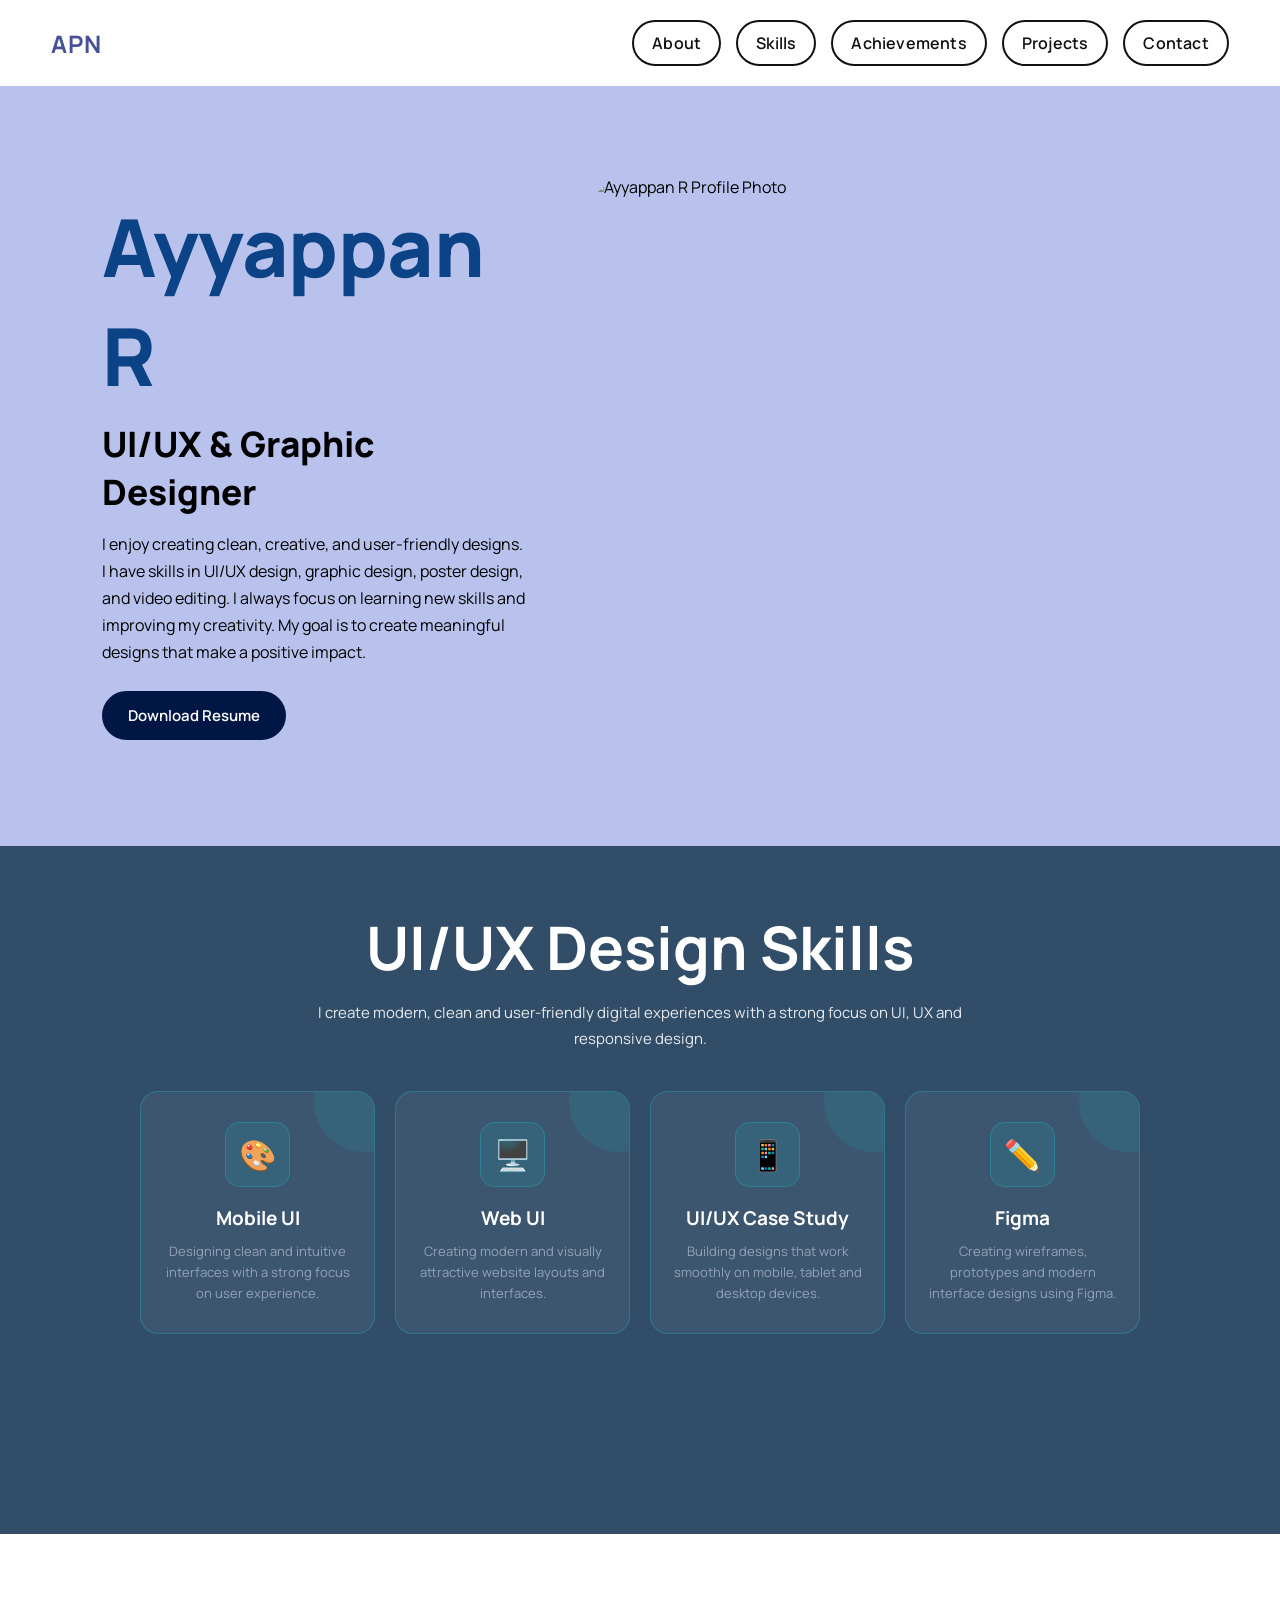
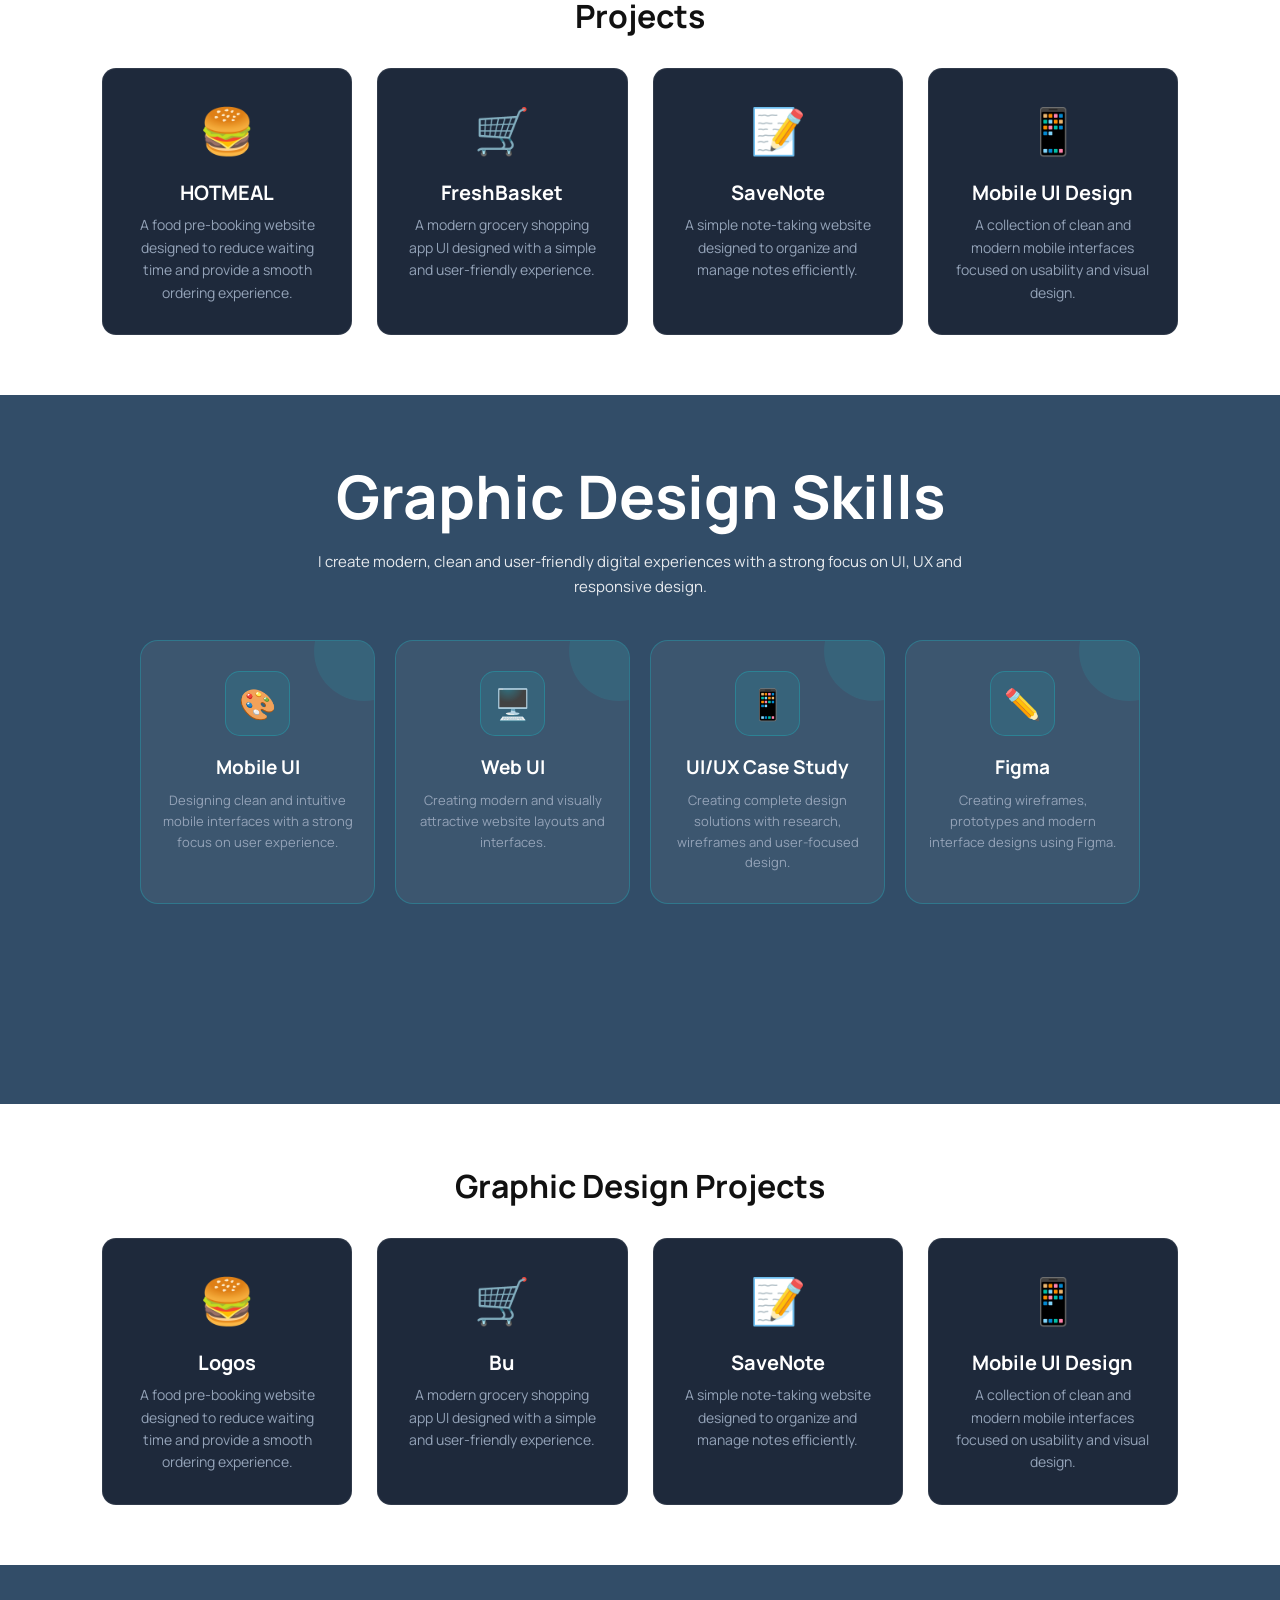
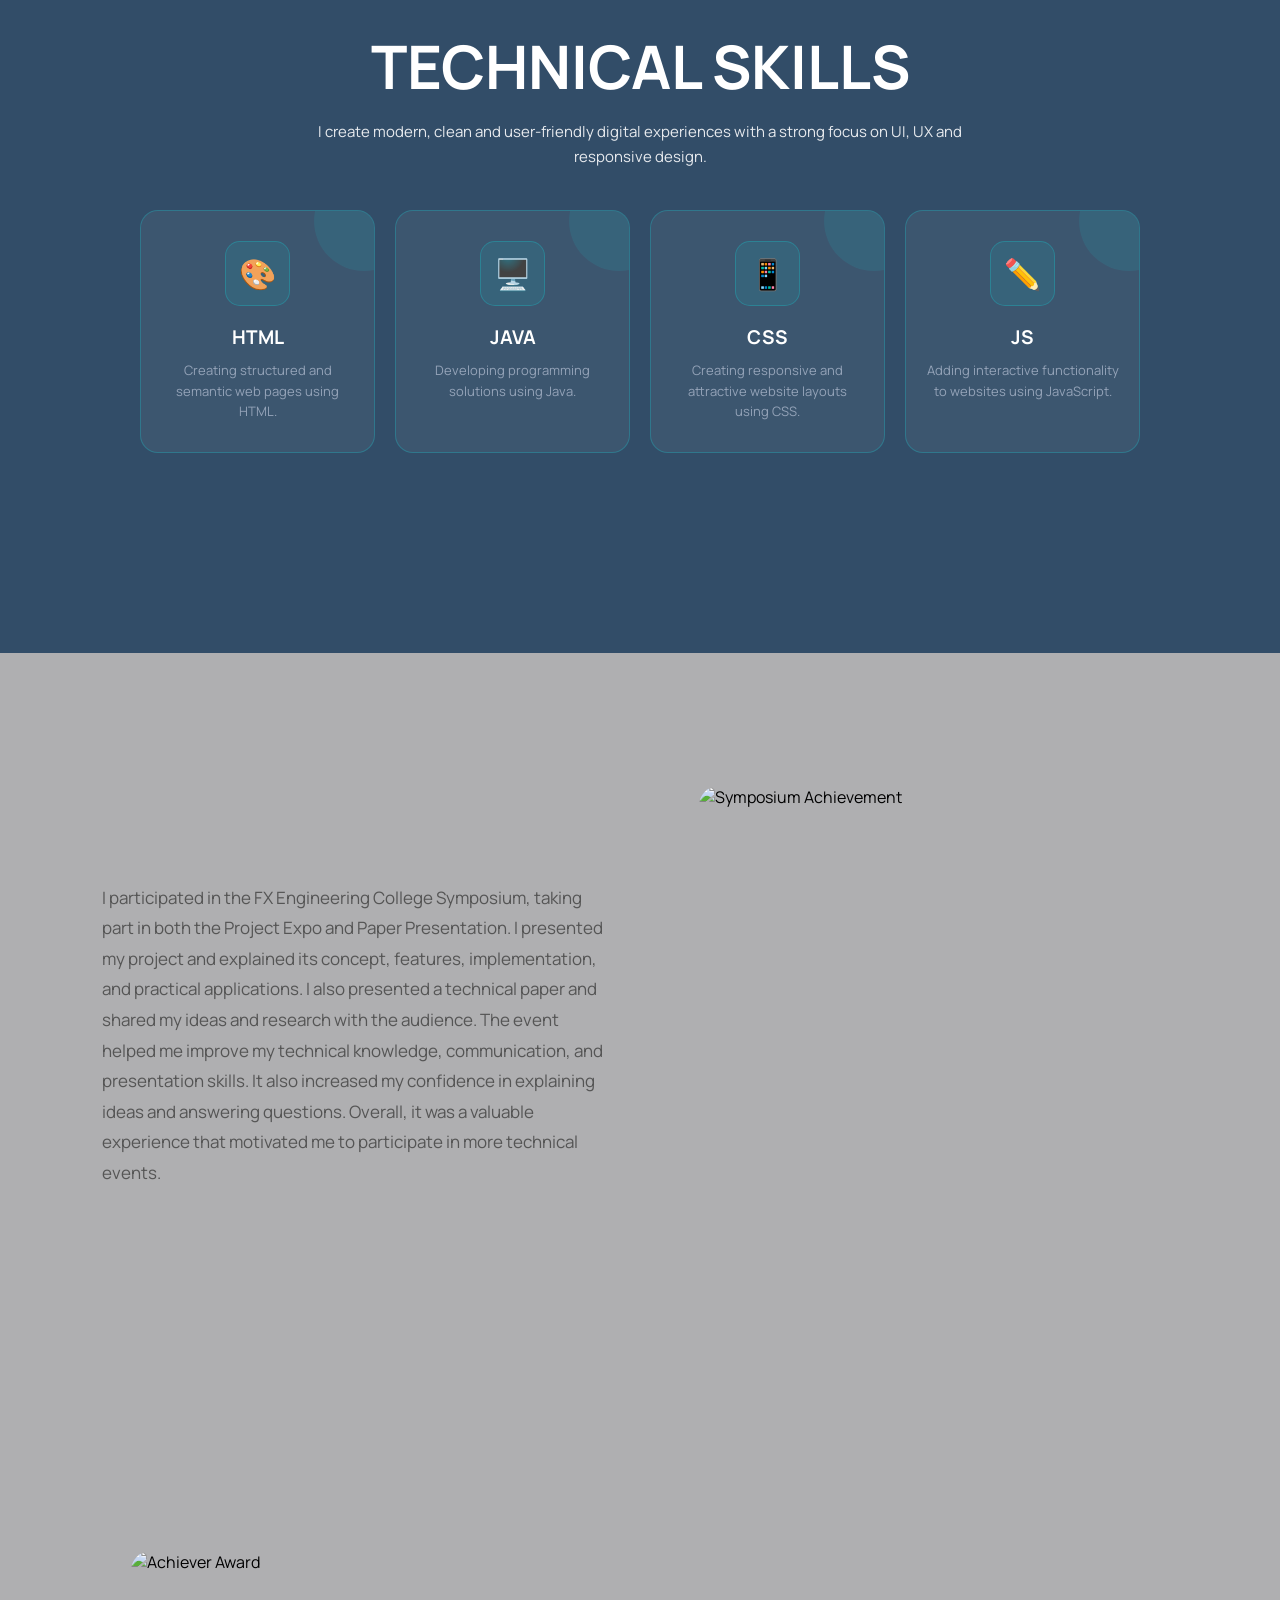
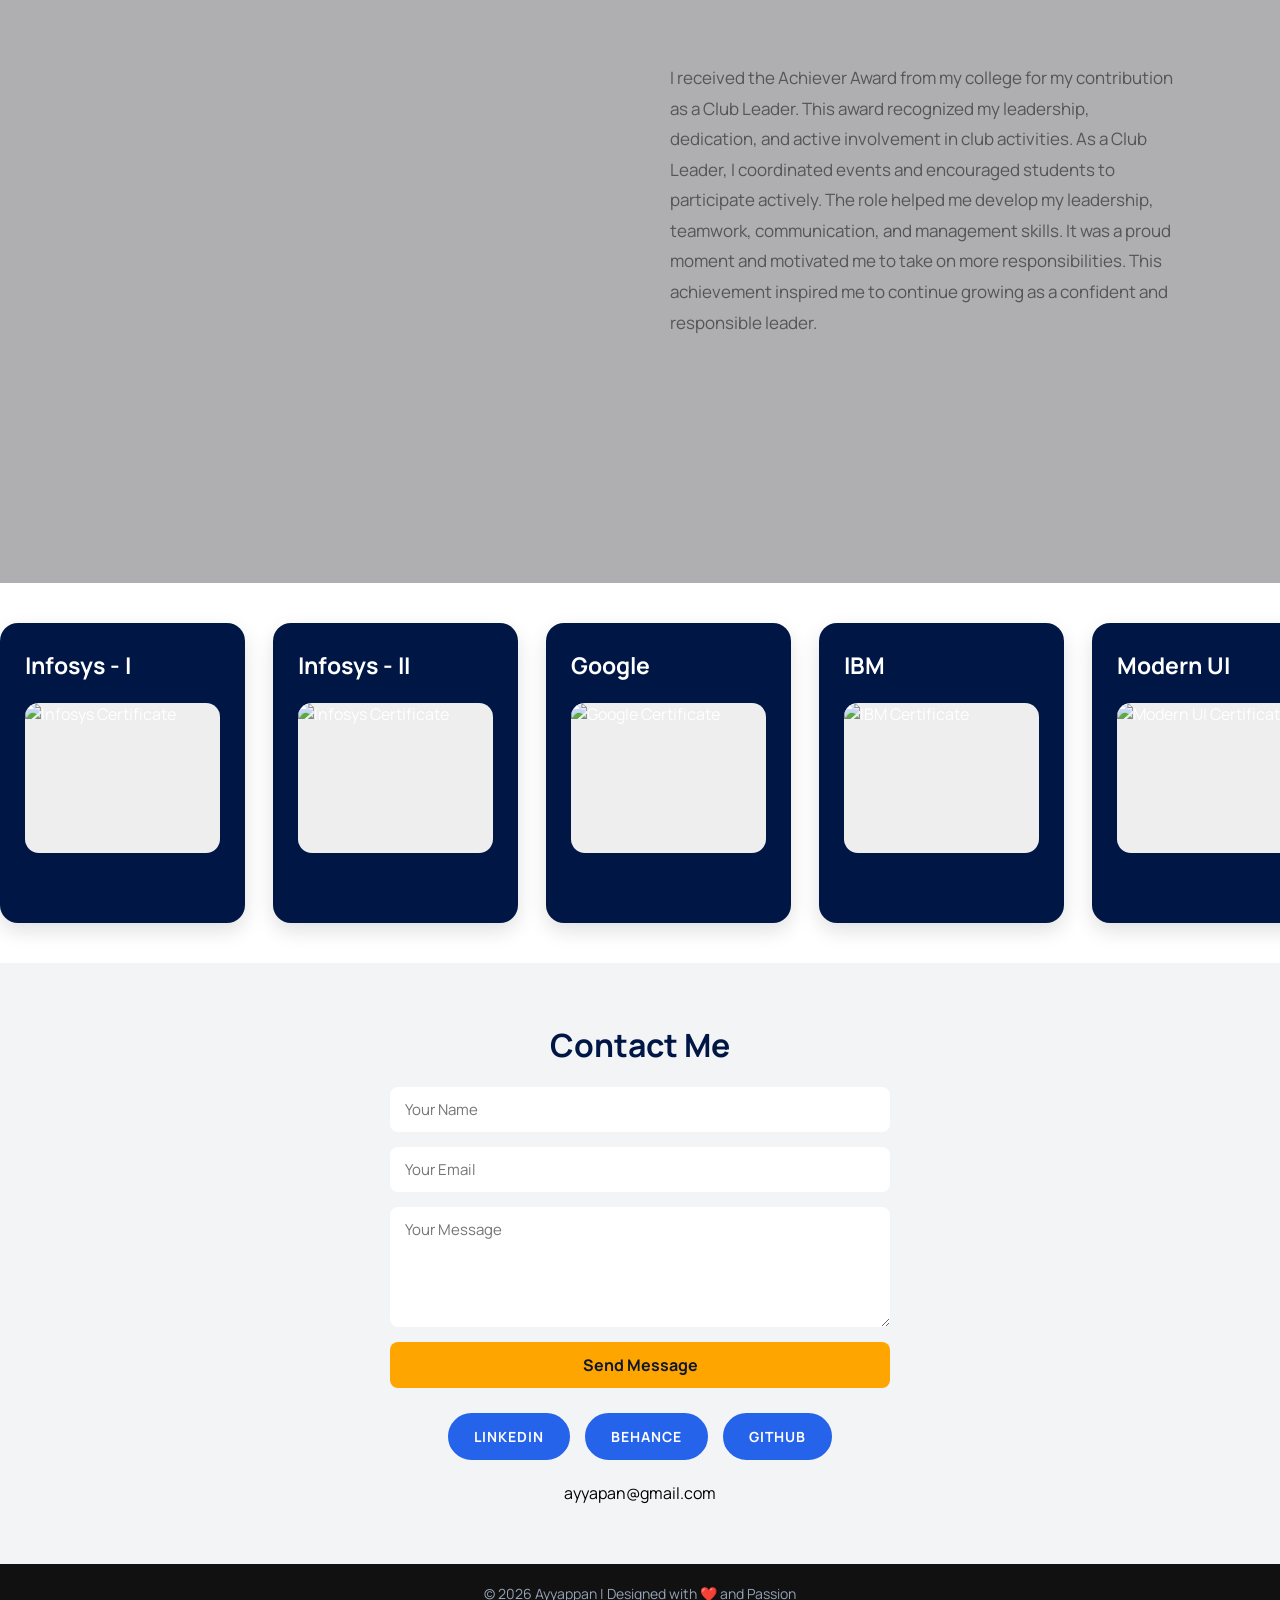
==== index.html @ eae4134e "Rename ORG.html to index.html" ====
<!DOCTYPE html>
<html lang="en">
<head>
    <meta charset="UTF-8">
    <meta name="viewport" content="width=device-width, initial-scale=1.0">

    <title>Ayyappan | Professional Portfolio</title>

    <link rel="preconnect" href="https://fonts.googleapis.com">
    <link rel="preconnect" href="https://fonts.gstatic.com" crossorigin>

    <link
        href="https://fonts.googleapis.com/css2?family=Manrope:wght@300;400;500;600;700;800&display=swap"
        rel="stylesheet"
    >

    <link rel="stylesheet" href="ORG.css">
</head>

<body>

<!-- ============================= -->
<!-- HEADER -->
<!-- ============================= -->

<header>

    <div class="logo">APN</div>

    <nav>
        <ul>
            <li><a href="#about">About</a></li>
            <li><a href="#skills">Skills</a></li>
            <li><a href="#design">Achievements</a></li>
            <li><a href="#projects">Projects</a></li>
            <li><a href="#contact">Contact</a></li>
        </ul>
    </nav>

</header>


<!-- ============================= -->
<!-- HERO -->
<!-- ============================= -->

<section class="hero" id="about">

    <div class="hero-text">

        <h1>Ayyappan R</h1>

        <h2>UI/UX & Graphic Designer</h2>

        <p>
            I enjoy creating clean, creative, and user-friendly designs.
            I have skills in UI/UX design, graphic design, poster design,
            and video editing. I always focus on learning new skills and
            improving my creativity. My goal is to create meaningful
            designs that make a positive impact.
        </p>

        <div class="resume-button-area">
            <a href="https://github.com/22rayyappan-spec/My-porfolio-details.html/blob/main/Ayyappan%20R%20final.pdf" download>Download Resume</a>
        </div>

    </div>

    <div class="hero-img">

        <div class="circle">

            <img
                src="C:\Users\rayya\OneDrive\Pictures\file_000000008274821194c141064275b62c (1).png"
                alt="Ayyappan R Profile Photo"
            >

        </div>

    </div>

</section>


<!-- ============================= -->
<!-- UI/UX DESIGN SKILLS -->
<!-- ============================= -->

<section class="design-skills" id="skills">

    <h2>UI/UX Design Skills</h2>

    <p class="design-description">
        I create modern, clean and user-friendly digital
        experiences with a strong focus on UI, UX
        and responsive design.
    </p>

    <div class="design-container">

        <div class="design-card">
            <div class="design-icon">🎨</div>
            <h3>Mobile UI</h3>
            <p>
                Designing clean and intuitive interfaces
                with a strong focus on user experience.
            </p>
        </div>

        <div class="design-card">
            <div class="design-icon">🖥️</div>
            <h3>Web UI</h3>
            <p>
                Creating modern and visually attractive
                website layouts and interfaces.
            </p>
        </div>

        <div class="design-card">
            <div class="design-icon">📱</div>
            <h3>UI/UX Case Study</h3>
            <p>
                Building designs that work smoothly on
                mobile, tablet and desktop devices.
            </p>
        </div>

        <div class="design-card">
            <div class="design-icon">✏️</div>
            <h3>Figma</h3>
            <p>
                Creating wireframes, prototypes and
                modern interface designs using Figma.
            </p>
        </div>

    </div>

</section>


<!-- ============================= -->
<!-- UI/UX PROJECTS -->
<!-- ============================= -->

<section class="projects" id="projects">

    <h2>Projects</h2>

    <div class="project-container">

        <div class="project-card">
            <div class="project-icon">🍔</div>
            <h3>
                <a href="https://www.behance.net/gallery/246464569/HotMeals-Website-Intrative-UI">
            HOTMEAL
        </a>
            </h3>
            <p>
                A food pre-booking website designed to reduce
                waiting time and provide a smooth ordering experience.
            </p>
        </div>

        <div class="project-card">
            <div class="project-icon">🛒</div>
            <h3>
                <a href="https://www.behance.net/gallery/245300055/E-commerce-mobile-application-UI"=>FreshBasket</a></h3>
            <p>
                A modern grocery shopping app UI designed
                with a simple and user-friendly experience.
            </p>
        </div>

        <div class="project-card">
            <div class="project-icon">📝</div>
            <h3>
                <a href="https://www.behance.net/gallery/245368967/SaveNote-website">SaveNote</a>
            </h3>
            <p>
                A simple note-taking website designed to
                organize and manage notes efficiently.
            </p>
        </div>

        <div class="project-card">
            <div class="project-icon">📱</div>
            <h3>
                <a href="https://www.behance.net/gallery/250323531/ShopKaro-Grocery-Mobile-App-UIUX-Design-Wireframe">Mobile UI Design</a></h3>
            <p>
                A collection of clean and modern mobile
                interfaces focused on usability and visual design.
            </p>
        </div>

    </div>

</section>


<!-- ============================= -->
<!-- GRAPHIC DESIGN SKILLS -->
<!-- ============================= -->

<section class="design-skills" id="design">

    <h2>Graphic Design Skills</h2>

    <p class="design-description">
        I create modern, clean and user-friendly digital experiences
        with a strong focus on UI, UX and responsive design.
    </p>

    <div class="design-container">

        <div class="design-card">
            <div class="design-icon">🎨</div>
            <h3>Mobile UI</h3>
            <p>
                Designing clean and intuitive mobile interfaces
                with a strong focus on user experience.
            </p>
        </div>

        <div class="design-card">
            <div class="design-icon">🖥️</div>
            <h3>Web UI</h3>
            <p>
                Creating modern and visually attractive
                website layouts and interfaces.
            </p>
        </div>

        <div class="design-card">
            <div class="design-icon">📱</div>
            <h3>UI/UX Case Study</h3>
            <p>
                Creating complete design solutions with
                research, wireframes and user-focused design.
            </p>
        </div>

        <div class="design-card">
            <div class="design-icon">✏️</div>
            <h3>Figma</h3>
            <p>
                Creating wireframes, prototypes and
                modern interface designs using Figma.
            </p>
        </div>

    </div>

</section>


<!-- ============================= -->
<!-- GRAPHIC DESIGN PROJECTS -->
<!-- ============================= -->

<section class="projects">

    <h2>Graphic Design Projects</h2>

    <div class="project-container">

        <div class="project-card">
            <div class="project-icon">🍔</div>
            <h3><a href="https://www.behance.net/gallery/245368353/Professional-logos">Logos</a></h3>
            <p>
                A food pre-booking website designed to reduce
                waiting time and provide a smooth ordering experience.
            </p>
        </div>

        <div class="project-card">
            <div class="project-icon">🛒</div>
            <h3>Bu</h3>
            <p>
                A modern grocery shopping app UI designed
                with a simple and user-friendly experience.
            </p>
        </div>

        <div class="project-card">
            <div class="project-icon">📝</div>
            <h3>SaveNote</h3>
            <p>
                A simple note-taking website designed to
                organize and manage notes efficiently.
            </p>
        </div>

        <div class="project-card">
            <div class="project-icon">📱</div>
            <h3>Mobile UI Design</h3>
            <p>
                A collection of clean and modern mobile
                interfaces focused on usability and visual design.
            </p>
        </div>

    </div>

</section>


<!-- ============================= -->
<!-- TECHNICAL SKILLS -->
<!-- ============================= -->

<section class="design-skills" id="technical">

    <h2>TECHNICAL SKILLS</h2>

    <p class="design-description">
        I create modern, clean and user-friendly digital experiences
        with a strong focus on UI, UX and responsive design.
    </p>

    <div class="design-container">

        <div class="design-card">
            <div class="design-icon">🎨</div>
            <h3>HTML</h3>
            <p>
                Creating structured and semantic
                web pages using HTML.
            </p>
        </div>

        <div class="design-card">
            <div class="design-icon">🖥️</div>
            <h3>JAVA</h3>
            <p>
                Developing programming solutions
                using Java.
            </p>
        </div>

        <div class="design-card">
            <div class="design-icon">📱</div>
            <h3>CSS</h3>
            <p>
                Creating responsive and attractive
                website layouts using CSS.
            </p>
        </div>

        <div class="design-card">
            <div class="design-icon">✏️</div>
            <h3>JS</h3>
            <p>
                Adding interactive functionality
                to websites using JavaScript.
            </p>
        </div>

    </div>

</section>


<!-- ============================= -->
<!-- ACHIEVEMENT 1 -->
<!-- ============================= -->


<section class="hero-new">

    <div class="hero-new-text">

        <p class="hero-new-description">
            I participated in the FX Engineering College Symposium,
            taking part in both the Project Expo and Paper Presentation.
            I presented my project and explained its concept, features,
            implementation, and practical applications.
            I also presented a technical paper and shared my ideas
            and research with the audience.
            The event helped me improve my technical knowledge,
            communication, and presentation skills.
            It also increased my confidence in explaining ideas
            and answering questions.
            Overall, it was a valuable experience that motivated
            me to participate in more technical events.
        </p>

    </div>

    <div class="hero-new-image">

        <img
            src="https://raw.githubusercontent.com/22rayyappan-spec/My-porfolio-details.html/83c4181a6777cf69b69204b14f09ab1c1984560e/20260325_130708.jpg"
            alt="Symposium Achievement"
        >

    </div>

</section>


<!-- ============================= -->
<!-- ACHIEVEMENT 2 -->
<!-- ============================= -->

<section class="hero-new">

    <div class="hero-new-image">

        <img
            src="https://raw.githubusercontent.com/22rayyappan-spec/My-porfolio-details.html/83c4181a6777cf69b69204b14f09ab1c1984560e/Acieversday%20award.jpg"
            alt="Achiever Award"
        >

    </div>

    <div class="hero-new-text">

        <p class="hero-new-description">
            I received the Achiever Award from my college for my
            contribution as a Club Leader.
            This award recognized my leadership, dedication,
            and active involvement in club activities.
            As a Club Leader, I coordinated events and encouraged
            students to participate actively.
            The role helped me develop my leadership, teamwork,
            communication, and management skills.
            It was a proud moment and motivated me to take on
            more responsibilities.
            This achievement inspired me to continue growing
            as a confident and responsible leader.
        </p>

    </div>

</section>


<!-- ============================= -->
<!-- CERTIFICATE SLIDER -->
<!-- ============================= -->

<div class="slider">

    <div class="track">

        <div class="card">
            <h2>Infosys - I</h2>
            <div class="card-img">
                <img src="https://raw.githubusercontent.com/22rayyappan-spec/My-porfolio-details.html/83c4181a6777cf69b69204b14f09ab1c1984560e/DOC-20260306-WA0006.jpg" alt="Infosys Certificate">
            </div>
        </div>

        <div class="card">
            <h2>Infosys - II</h2>
            <div class="card-img">
                <img src="https://raw.githubusercontent.com/22rayyappan-spec/My-porfolio-details.html/83c4181a6777cf69b69204b14f09ab1c1984560e/DOC-20260306-WA0006.jpg" alt="Infosys Certificate">
            </div>
        </div>

        <div class="card">
            <h2>Google</h2>
            <div class="card-img">
                <img src="https://raw.githubusercontent.com/22rayyappan-spec/My-porfolio-details.html/83c4181a6777cf69b69204b14f09ab1c1984560e/Google.jpg" alt="Google Certificate">
            </div>
        </div>

        <div class="card">
            <h2>IBM</h2>
            <div class="card-img">
                <img src="https://raw.githubusercontent.com/22rayyappan-spec/My-porfolio-details.html/83c4181a6777cf69b69204b14f09ab1c1984560e/IbM%20cer.jpg" alt="IBM Certificate">
            </div>
        </div>

        <div class="card">
            <h2>Modern UI</h2>
            <div class="card-img">
                <img src="https://raw.githubusercontent.com/22rayyappan-spec/My-porfolio-details.html/83c4181a6777cf69b69204b14f09ab1c1984560e/Screenshot_20260819_113517_LinkedIn.jpg" alt="Modern UI Certificate">
            </div>
        </div>

        <div class="card">
            <h2>CodeAlpha</h2>
            <div class="card-img">
                <img src="https://raw.githubusercontent.com/22rayyappan-spec/My-porfolio-details.html/83c4181a6777cf69b69204b14f09ab1c1984560e/Codeaplha.jpg" alt="CodeAlpha Certificate">
            </div>
        </div>

        <div class="card">
            <h2>AK Infopark</h2>
            <div class="card-img">
                <img
                    src="https://raw.githubusercontent.com/22rayyappan-spec/My-porfolio-details.html/main/Ak%20intern.jpg"
                    alt="AK Infopark Certificate"
                >
            </div>
        </div>

        <div class="card">
            <h2>Symposium</h2>
            <div class="card-img">
                <img
                    src="https://raw.githubusercontent.com/22rayyappan-spec/My-porfolio-details.html/main/Goverment%20college.jpg"
                    alt="Symposium Certificate"
                >
            </div>
        </div>

        <div class="card">
            <h2>HP Course</h2>
            <div class="card-img">
                <img
                    src="https://raw.githubusercontent.com/22rayyappan-spec/My-porfolio-details.html/main/Hp.jpg"
                    alt="HP Certificate"
                >
            </div>
        </div>

        <div class="card">
            <h2>Naan Mudhalvan</h2>
            <div class="card-img">
                <img
                    src="https://raw.githubusercontent.com/22rayyappan-spec/My-porfolio-details.html/main/Naan%20mudhalvan.jpg"
                    alt="Naan Mudhalvan Certificate"
                >
            </div>
        </div>

    </div>

</div>


<!-- ============================= -->
<!-- CONTACT -->
<!-- ============================= -->

<section class="contact" id="contact">

    <h2>Contact Me</h2>

    <form>

        <input
            type="text"
            placeholder="Your Name"
        >

        <input
            type="email"
            placeholder="Your Email"
        >

        <textarea
            placeholder="Your Message"
        ></textarea>

        <button type="submit">
            Send Message
        </button>

    </form>

    <div class="social-links">

        <a
            href="https://www.linkedin.com/in/ayyappan-r-a81160339"
            target="_blank"
            rel="noopener noreferrer"
        >
            LINKEDIN
        </a>

        <a
            href=" https://www.behance.net/ayyappanr2"
            target="_blank"
            rel="noopener noreferrer"
        >
            BEHANCE
        </a>

        <a
            href=""
            target="_blank"
            rel="noopener noreferrer"
        >
            GITHUB
        </a>
    </div>
<br>
<p>ayyapan@gmail.com</p>

</section>


<!-- ============================= -->
<!-- FOOTER -->
<!-- ============================= -->

<footer>
    © 2026 Ayyappan | Designed with ❤️ and Passion
</footer>


<!-- INTRO ANIMATION -->

<div class="intro-animation">

    <div class="apn-logo">
        <span>A</span>
        <span>P</span>
        <span>N</span>
    </div>

    <div class="intro-portfolio">
        PORTFOLIO
    </div>

</div>


<script src="ORG.js"></script>

</body>
</html>
---- ORG.css ----
/* ============================= */
/* RESET */
/* ============================= */

*{
    margin:0;
    padding:0;
    box-sizing:border-box;
}

html,
body{
    width:100%;
    margin:0;
    padding:0;
    overflow-x:hidden;
}

body{
    font-family:'Manrope', sans-serif;
}


/* ============================= */
/* HEADER */
/* ============================= */

header{
    width:100%;
    padding:20px 4%;
    display:flex;
    justify-content:space-between;
    align-items:center;
    background:rgba(255,255,255,0.05);
    backdrop-filter:blur(8px);
    position:sticky;
    top:0;
    z-index:100;
}

.logo{
    font-size:24px;
    font-weight:700;
    color:rgb(70,82,149);
    letter-spacing:1px;
}

nav{
    margin-left:auto;
}

nav ul{
    display:flex;
    align-items:center;
    gap:15px;
    list-style:none;
}

nav ul li{
    margin:0;
}

nav ul li a{
    display:block;
    padding:10px 18px;
    border:2px solid #111;
    border-radius:30px;
    text-decoration:none;
    color:#111;
    background:#fff;
    font-weight:600;
    letter-spacing:0.2px;
    transition:0.3s ease;
}

nav ul li a:hover{
    color:rgb(52,97,146);
    transform:translateY(-2px);
}


/* ============================= */
/* HERO */
/* ============================= */

.hero{
    width:100%;
    padding:80px 8%;
    display:flex;
    align-items:center;
    justify-content:space-between;
    gap:50px;
    flex-wrap:wrap;
    background:#b8c2ed;
    position:relative;
    overflow:hidden;
}

.hero::before{
    content:"";
    position:absolute;
    inset:0;

    background-image:
        linear-gradient(
            rgba(255,255,255,0.18) 1px,
            transparent 1px
        ),
        linear-gradient(
            90deg,
            rgba(255,255,255,0.18) 1px,
            transparent 1px
        );

    background-size:45px 45px;

    opacity:0;
    transform:scale(1.1);

    transition:
        opacity 0.5s ease,
        transform 1.2s cubic-bezier(.16,1,.3,1);

    pointer-events:none;
    z-index:1;
}

.hero:hover::before{
    opacity:1;
    transform:scale(1);

    animation:glassMove 4s ease-in-out infinite;
}

.hero-text,
.hero-img{
    position:relative;
    z-index:2;
}

.hero-text{
    flex:1;
    min-width:300px;
}

.hero-text h1{
    font-size:80px;
    margin-bottom:10px;
    color:rgb(12,67,134);
    font-weight:800;
    letter-spacing:-0.5px;
}

.hero-text h2{
    font-size:35px;
    margin-bottom:15px;
    color:#000;
    font-weight:800;
}

.hero-text p{
    max-width:600px;
    color:#000;
    font-size:16px;
    line-height:1.7;
}

.hero-img{
    flex:1;
    display:flex;
    justify-content:center;
    align-items:center;
}


/* ============================= */
/* HERO GLASS ANIMATION */
/* ============================= */

@keyframes glassMove{

    0%{
        background-position:0 0;
    }

    50%{
        background-position:25px 25px;
    }

    100%{
        background-position:0 0;
    }

}


/* ============================= */
/* PROFILE IMAGE */
/* ============================= */

.circle{
    width:600px;
    max-width:100%;
    aspect-ratio:1 / 1;
    position:relative;
    overflow:hidden;
    perspective:1000px;
}

.circle img{
    position:absolute;
    inset:10px;
    width:calc(100% - 20px);
    height:calc(100% - 20px);
    object-fit:cover;
    border-radius:40px;
    clip-path:inset(0 round 40px);
    z-index:2;

    animation:profileZoom 3s ease-in-out infinite;

    transform-origin:center center;
}

@keyframes profileZoom{

    0%{
        transform:
            perspective(1000px)
            scale(1)
            rotateY(0deg);
    }

    50%{
        transform:
            perspective(1000px)
            scale(1.06)
            rotateY(8deg);
    }

    100%{
        transform:
            perspective(1000px)
            scale(1)
            rotateY(0deg);
    }

}


/* ============================= */
/* DESIGN SKILLS */
/* ============================= */

.design-skills{
    width:100%;
    padding:60px 8% 200px;
    text-align:center;
    background:#324d68;
}

.design-skills h2{
    color:#fff;
    font-size:60px;
    margin-bottom:12px;
}

.design-description{
    max-width:700px;
    margin:0 auto 40px;
    color:#e7eaee;
    font-size:15px;
    line-height:1.7;
}

.design-container{
    width:100%;
    max-width:1000px;
    margin:0 auto;

    display:grid;
    grid-template-columns:repeat(4,1fr);
    gap:20px;
}

.design-card{
    padding:30px 20px;

    background:rgba(255,255,255,0.05);

    border:1px solid rgba(0,255,255,0.2);

    border-radius:18px;

    transition:0.4s;

    position:relative;
    overflow:hidden;
}

.design-card::before{
    content:"";

    position:absolute;

    width:100px;
    height:100px;

    background:#00ffff;

    opacity:0.08;

    border-radius:50%;

    top:-40px;
    right:-40px;
}

.design-card:hover{
    transform:translateY(-10px);

    border-color:#00ffff;

    box-shadow:
        0 0 25px rgba(0,255,255,0.15);
}

.design-icon{
    width:65px;
    height:65px;

    margin:0 auto 18px;

    display:flex;
    align-items:center;
    justify-content:center;

    border-radius:15px;

    background:rgba(0,255,255,0.08);

    border:1px solid rgba(0,255,255,0.2);

    font-size:30px;
}

.design-card h3{
    color:#fff;
    font-size:19px;
    margin-bottom:10px;
}

.design-card p{
    color:#94a3b8;
    font-size:13px;
    line-height:1.6;
}


/* ============================= */
/* PROJECTS */
/* ============================= */

.projects{
    width:100%;
    padding:60px 8%;
    text-align:center;
    background:#fff;
}

.projects h2{
    color:#111;
    font-size:32px;
    margin-bottom:30px;
}

.project-container{
    width:100%;
    max-width:1200px;

    margin:0 auto;

    display:grid;
    grid-template-columns:repeat(4,1fr);

    gap:25px;
}

.project-card{
    background:#1e293b;

    padding:30px 25px;

    border-radius:14px;

    border:1px solid rgba(255,255,255,0.08);

    transition:0.3s ease;
}

.project-card:hover{
    transform:translateY(-8px);

    border-color:orange;
}

.project-icon{
    font-size:45px;
    margin-bottom:18px;
}

.project-card h3{
    color:#fff;
    font-size:20px;
    margin-bottom:8px;
}


/* ============================= */
/* PROJECT LINKS */
/* ============================= */

.project-card h3 a{
    display:inline-block;

    color:#fff;

    text-decoration:none;

    cursor:pointer;

    position:relative;

    z-index:10;

    transition:
        color 0.3s ease,
        transform 0.3s ease;
}

.project-card h3 a:hover{
    color:orange;

    transform:translateY(-2px);
}

.project-card p{
    color:#94a3b8;
    font-size:14px;
    line-height:1.6;
}


/* ============================= */
/* ACHIEVEMENT HERO */
/* ============================= */

.hero-new{
    width:100%;
    min-height:85vh;

    padding:70px 8%;

    display:flex;
    align-items:center;
    justify-content:space-between;

    gap:60px;

    background:rgb(175, 175, 177);
}

.hero-new-text{
    width:50%;
}

.hero-new-description{
    max-width:550px;

    margin:0 auto;

    color:#555;

    font-size:17px;

    line-height:1.8;
}

.hero-new-image{
    width:50%;

    display:flex;
    justify-content:center;
    align-items:center;
}

.hero-new-image img{
    width:450px;
    height:500px;

    max-width:100%;

    object-fit:cover;

    border-radius:20px;
}


/* ============================= */
/* CERTIFICATE SLIDER */
/* ============================= */

.slider{
    width:100%;

    overflow:hidden;

    padding:40px 0;

    background:#fff;
}

.track{
    display:flex;

    width:max-content;

    gap:28px;

    animation:
        moveLeft 22s linear infinite;
}

.slider:hover .track{
    animation-play-state:paused;
}

.card{
    width:245px;
    height:300px;

    background:#001745;

    border-radius:18px;

    padding:25px;

    flex-shrink:0;

    color:#fff;

    box-shadow:
        0 8px 20px rgba(0,0,0,0.12);
}

.card h2{
    font-size:23px;

    line-height:1.5;

    margin-bottom:20px;
}

.card-img{
    width:100%;
    height:150px;

    border-radius:14px;

    overflow:hidden;

    display:flex;

    align-items:center;
    justify-content:center;

    background:#eee;
}

.card-img img{
    width:100%;
    height:100%;

    object-fit:cover;

    display:block;
}

@keyframes moveLeft{

    0%{
        transform:translateX(0);
    }

    100%{
        transform:translateX(-50%);
    }

}


/* ============================= */
/* CONTACT */
/* ============================= */

.contact{
    width:100%;

    padding:60px 8%;

    text-align:center;

    background:#f3f4f6;
}

.contact h2{
    color:#001745;

    font-size:32px;

    margin-bottom:20px;
}

form{
    max-width:500px;

    margin:0 auto;

    display:flex;

    flex-direction:column;

    gap:15px;
}

input,
textarea{
    width:100%;

    padding:12px 15px;

    border-radius:8px;

    border:none;

    background:#fff;

    color:#000;

    font-size:15px;

    font-family:'Manrope',sans-serif;
}

textarea{
    min-height:120px;

    resize:vertical;
}

button{
    padding:12px;

    border:none;

    border-radius:8px;

    background:orange;

    color:#0f172a;

    font-family:'Manrope',sans-serif;

    font-weight:700;

    font-size:16px;

    cursor:pointer;

    transition:0.3s ease;
}

button:hover{
    background:#60a5fa;

    transform:scale(1.05);
}


/* ============================= */
/* SOCIAL BUTTONS */
/* ============================= */

.social-links{
    display:flex;

    justify-content:center;
    align-items:center;

    gap:15px;

    flex-wrap:wrap;

    margin-top:25px;
}

.social-links a{
    display:inline-block;

    padding:12px 24px;

    /* GREEN CHANGED TO BLUE */
    background:#2563eb;

    color:#fff;

    text-decoration:none;

    border-radius:30px;

    font-size:14px;

    font-weight:700;

    letter-spacing:1px;

    /* GREEN CHANGED TO BLUE */
    border:2px solid #2563eb;

    transition:all 0.3s ease;
}

.social-links a:hover{
    background:transparent;

    /* GREEN CHANGED TO BLUE */
    color:#2563eb;

    transform:translateY(-3px);

    box-shadow:
        0 8px 20px rgba(37,99,235,0.2);
}


/* ============================= */
/* RESUME BUTTON */
/* ============================= */

.resume-button-area{
    margin-top:25px;

    width:100%;
}

.resume-button-area a{
    display:inline-block;

    padding:12px 24px;

    background:#001745;

    color:#fff;

    border:2px solid #001745;

    border-radius:30px;

    text-decoration:none;

    font-size:15px;

    font-weight:600;

    transition:0.3s ease;
}

.resume-button-area a:hover{
    background:#e6f7ff;

    color:#001745;

    transform:translateY(-3px);

    box-shadow:
        0 8px 20px rgba(80,180,255,0.3);
}


/* ============================= */
/* FOOTER */
/* ============================= */

footer{
    text-align:center;

    padding:20px;

    background:#111;

    color:#94a3b8;

    font-size:14px;
}


/* ============================= */
/* INTRO ANIMATION */
/* ============================= */

.intro-animation{
    position:fixed;

    inset:0;

    overflow:hidden;

    background:#eef9ff;

    display:flex;

    flex-direction:column;

    align-items:center;
    justify-content:center;

    z-index:9999;

    animation:introHide 0.8s ease forwards;

    animation-delay:1.2s;
}


/* ============================= */
/* INTRO BUBBLES */
/* ============================= */

.intro-animation::before{
    content:"";

    position:absolute;

    inset:-10%;

    background:

        radial-gradient(
            circle at 10% 20%,
            rgba(80,190,255,0.35) 0,
            rgba(80,190,255,0.35) 18px,
            transparent 20px
        ),

        radial-gradient(
            circle at 25% 75%,
            rgba(100,200,255,0.28) 0,
            rgba(100,200,255,0.28) 35px,
            transparent 37px
        ),

        radial-gradient(
            circle at 45% 30%,
            rgba(50,170,255,0.3) 0,
            rgba(50,170,255,0.3) 12px,
            transparent 14px
        ),

        radial-gradient(
            circle at 68% 70%,
            rgba(100,205,255,0.3) 0,
            rgba(100,205,255,0.3) 28px,
            transparent 30px
        ),

        radial-gradient(
            circle at 88% 25%,
            rgba(50,175,255,0.3) 0,
            rgba(50,175,255,0.3) 45px,
            transparent 47px
        ),

        radial-gradient(
            circle at 80% 85%,
            rgba(120,215,255,0.3) 0,
            rgba(120,215,255,0.3) 15px,
            transparent 17px
        );

    animation:
        bubbleFloat 10s ease-in-out infinite;

    opacity:0.8;

    pointer-events:none;

    z-index:0;
}


/* ============================= */
/* INTRO CENTER GLOW */
/* ============================= */

.intro-animation::after{
    content:"";

    position:absolute;

    width:600px;
    height:600px;

    left:50%;
    top:50%;

    transform:
        translate(-50%,-50%);

    background:
        radial-gradient(
            circle,
            rgba(80,190,255,0.16),
            transparent 68%
        );

    filter:blur(30px);

    animation:
        centerBubbleGlow 5s ease-in-out infinite;

    pointer-events:none;

    z-index:1;
}


/* ============================= */
/* INTRO LOGO */
/* ============================= */

.apn-logo{
    display:flex;

    gap:8px;

    margin-bottom:20px;

    position:relative;

    z-index:3;
}

.apn-logo span{
    display:inline-block;

    font-size:80px;

    font-weight:800;

    color:rgb(32,55,137);

    opacity:0;

    transform:
        translateY(40px)
        scale(0.5);

    animation:
        letterPop 0.7s
        cubic-bezier(.17,.67,.35,1.4)
        forwards;
}

.apn-logo span:nth-child(1){
    animation-delay:0.2s;
}

.apn-logo span:nth-child(2){
    animation-delay:0.4s;
}

.apn-logo span:nth-child(3){
    animation-delay:0.6s;
}


/* ============================= */
/* INTRO PORTFOLIO TEXT */
/* ============================= */

.intro-portfolio{
    position:relative;

    z-index:3;

    color:#000;

    font-size:22px;

    letter-spacing:8px;

    opacity:0;

    transform:translateY(20px);

    animation:
        portfolioShow 0.8s ease forwards;

    animation-delay:1s;
}


/* ============================= */
/* INTRO KEYFRAMES */
/* ============================= */

@keyframes letterPop{

    0%{
        opacity:0;

        transform:
            translateY(40px)
            scale(0.5);
    }

    60%{
        opacity:1;

        transform:
            translateY(-8px)
            scale(0.5);
    }

    100%{
        opacity:1;

        transform:
            translateY(0)
            scale(1);
    }

}

@keyframes portfolioShow{

    0%{
        opacity:0;

        transform:
            translateY(20px)
            scale(0.2);
    }

    100%{
        opacity:1;

        transform:
            translateY(0)
            scale(1);
    }

}

@keyframes introHide{

    0%{
        opacity:1;

        visibility:visible;

        pointer-events:auto;

        transform:scale(1);
    }

    100%{
        opacity:0;

        visibility:hidden;

        pointer-events:none;

        transform:scale(1);
    }

}


/* ============================= */
/* BUBBLE ANIMATION */
/* ============================= */

@keyframes bubbleFloat{

    0%{
        transform:
            translate(0,25px)
            scale(0.9);
    }

    25%{
        transform:
            translate(30px,-15px)
            scale(1.08);
    }

    50%{
        transform:
            translate(-25px,-45px)
            scale(0.85);
    }

    75%{
        transform:
            translate(20px,-15px)
            scale(1.12);
    }

    100%{
        transform:
            translate(0,25px)
            scale(0.9);
    }

}

@keyframes centerBubbleGlow{

    0%,
    100%{
        opacity:0.35;

        transform:
            translate(-50%,-50%)
            scale(0.85);
    }

    50%{
        opacity:0.85;

        transform:
            translate(-50%,-50%)
            scale(1.15);
    }

}


/* ============================= */
/* TABLET */
/* ============================= */

@media(max-width:900px){

    header{
        gap:30px;
    }

    nav ul{
        flex-wrap:wrap;

        justify-content:center;
    }

    .hero{
        flex-direction:column;

        text-align:center;
    }

    .hero-text p{
        margin:auto;
    }

    .hero-new-title{
        font-size:48px;
        font-weight:800;
        margin-bottom:20px;

        /* OTHER GREEN COLOR UNCHANGED */
        color:#0f3d2e;

        text-align:center;
    }

    .hero-text h1{
        font-size:55px;
    }

    .hero-img{
        width:100%;
    }

    .circle{
        width:450px;
    }

    .design-container{
        grid-template-columns:repeat(2,1fr);
    }

    .project-container{
        grid-template-columns:repeat(2,1fr);
    }

    .hero-new{
        flex-direction:column;

        text-align:center;
    }

    .hero-new-text,
    .hero-new-image{
        width:100%;
    }

    .hero-new-description{
        margin:0 auto;
    }

}


/* ============================= */
/* MOBILE */
/* ============================= */

@media(max-width:600px){

    header{
        flex-direction:column;

        gap:15px;

        padding:15px 4%;
    }

    nav ul{
        gap:8px;
    }

    nav ul li a{
        padding:8px 12px;

        font-size:13px;
    }

    .hero{
        padding:50px 8%;
    }

    .hero-text h1{
        font-size:42px;
    }

    .hero-text h2{
        font-size:25px;
    }

    .circle{
        width:300px;
    }

    .design-skills{
        padding:50px 6% 150px;
    }

    .design-skills h2{
        font-size:40px;
    }

    .design-container{
        grid-template-columns:1fr;
    }

    .project-container{
        grid-template-columns:1fr;
    }

    .hero-new{
        padding:50px 8%;
    }

    .hero-new-image img{
        width:280px;
        height:330px;
    }

    .card{
        width:245px;
        height:310px;
    }

    .card-img{
        height:185px;
    }

    .apn-logo span{
        font-size:60px;
    }

    .intro-portfolio{
        font-size:16px;

        letter-spacing:5px;
    }

    .social-links{
        flex-direction:column;
    }

    .social-links a{
        width:180px;
    }

}
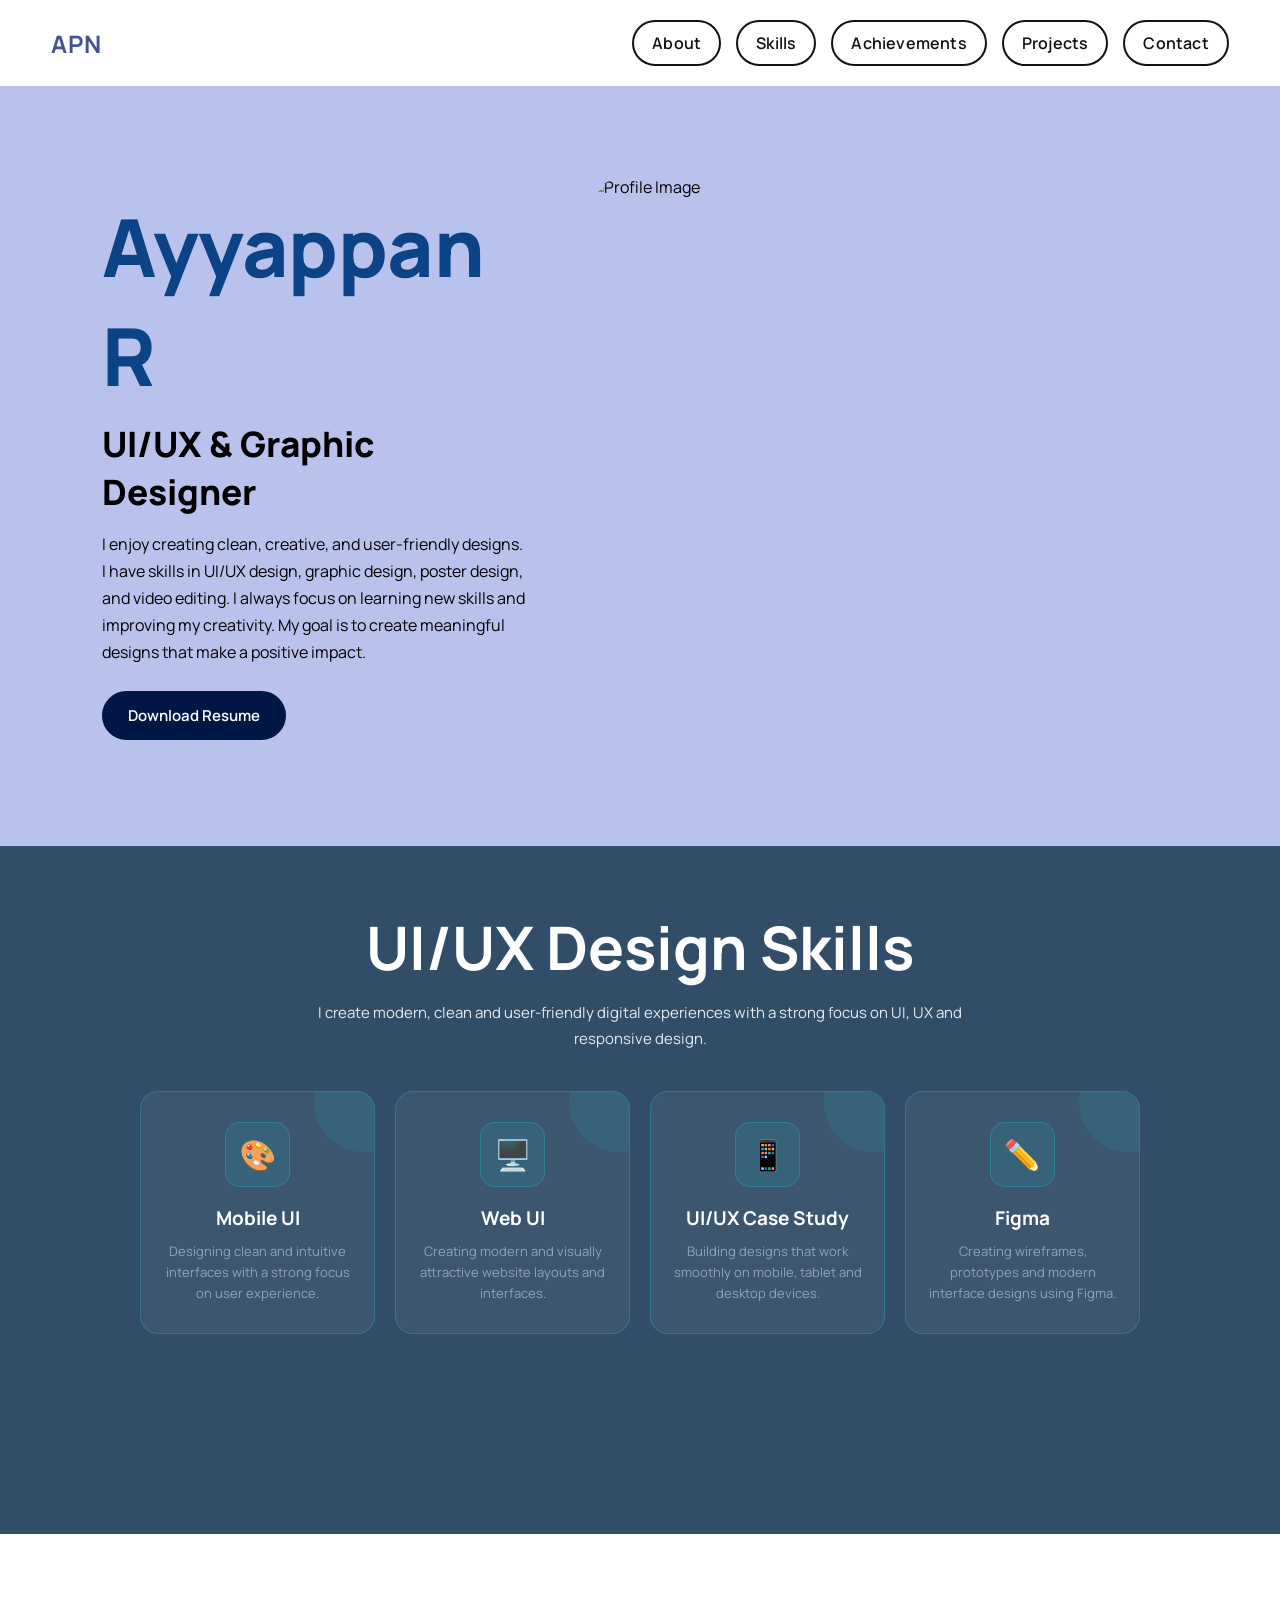
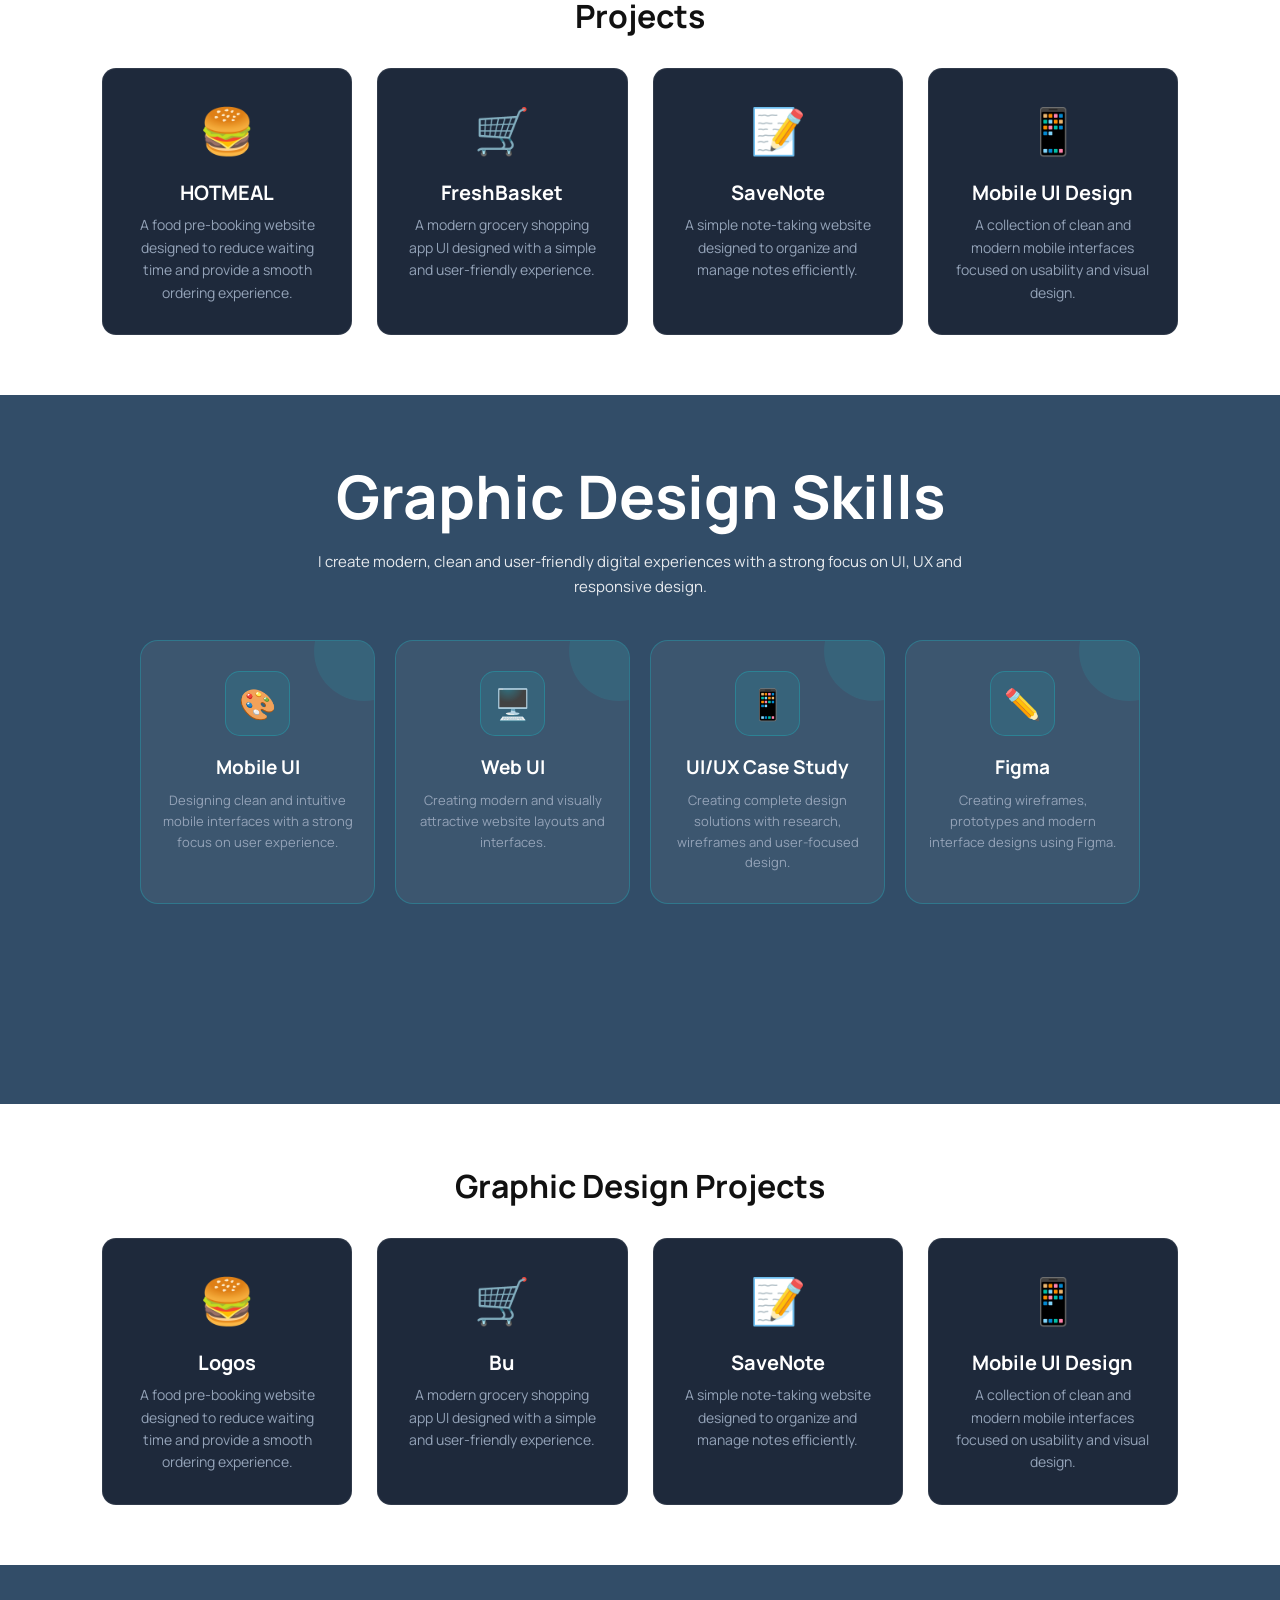
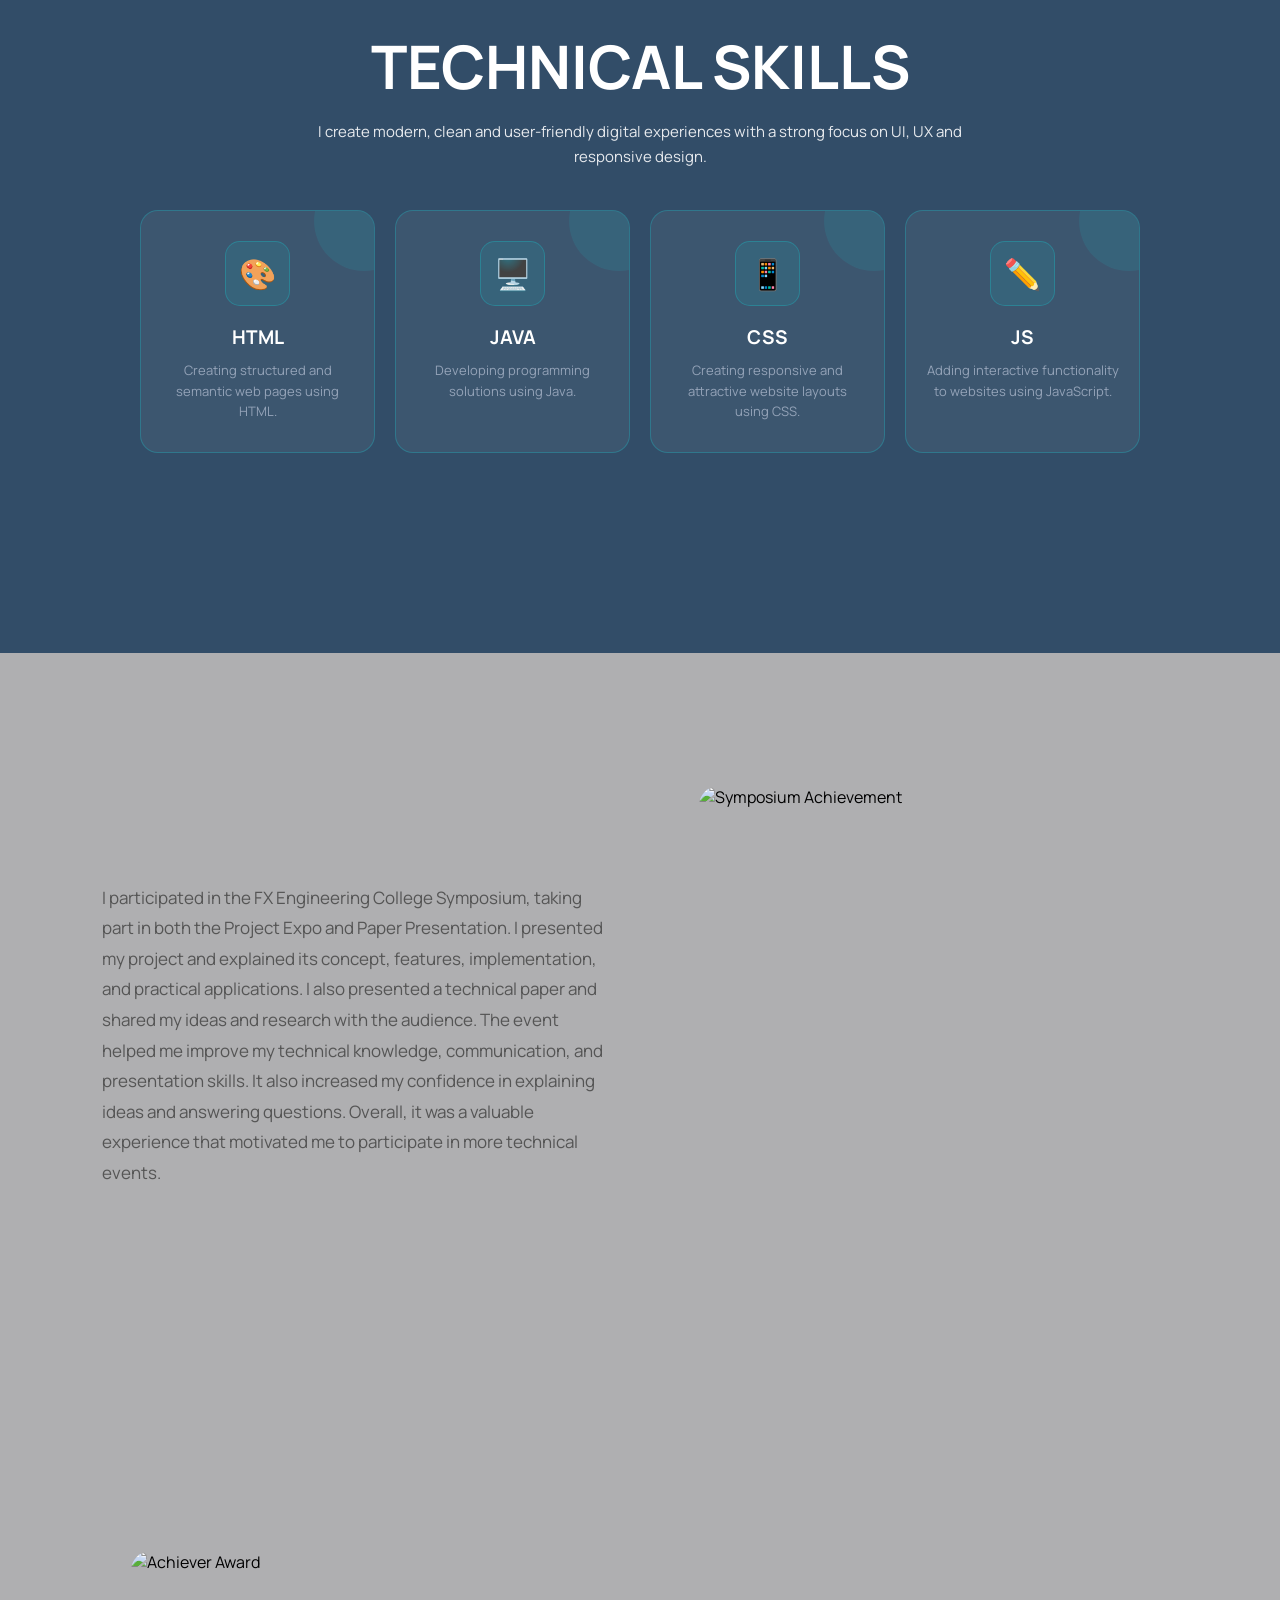
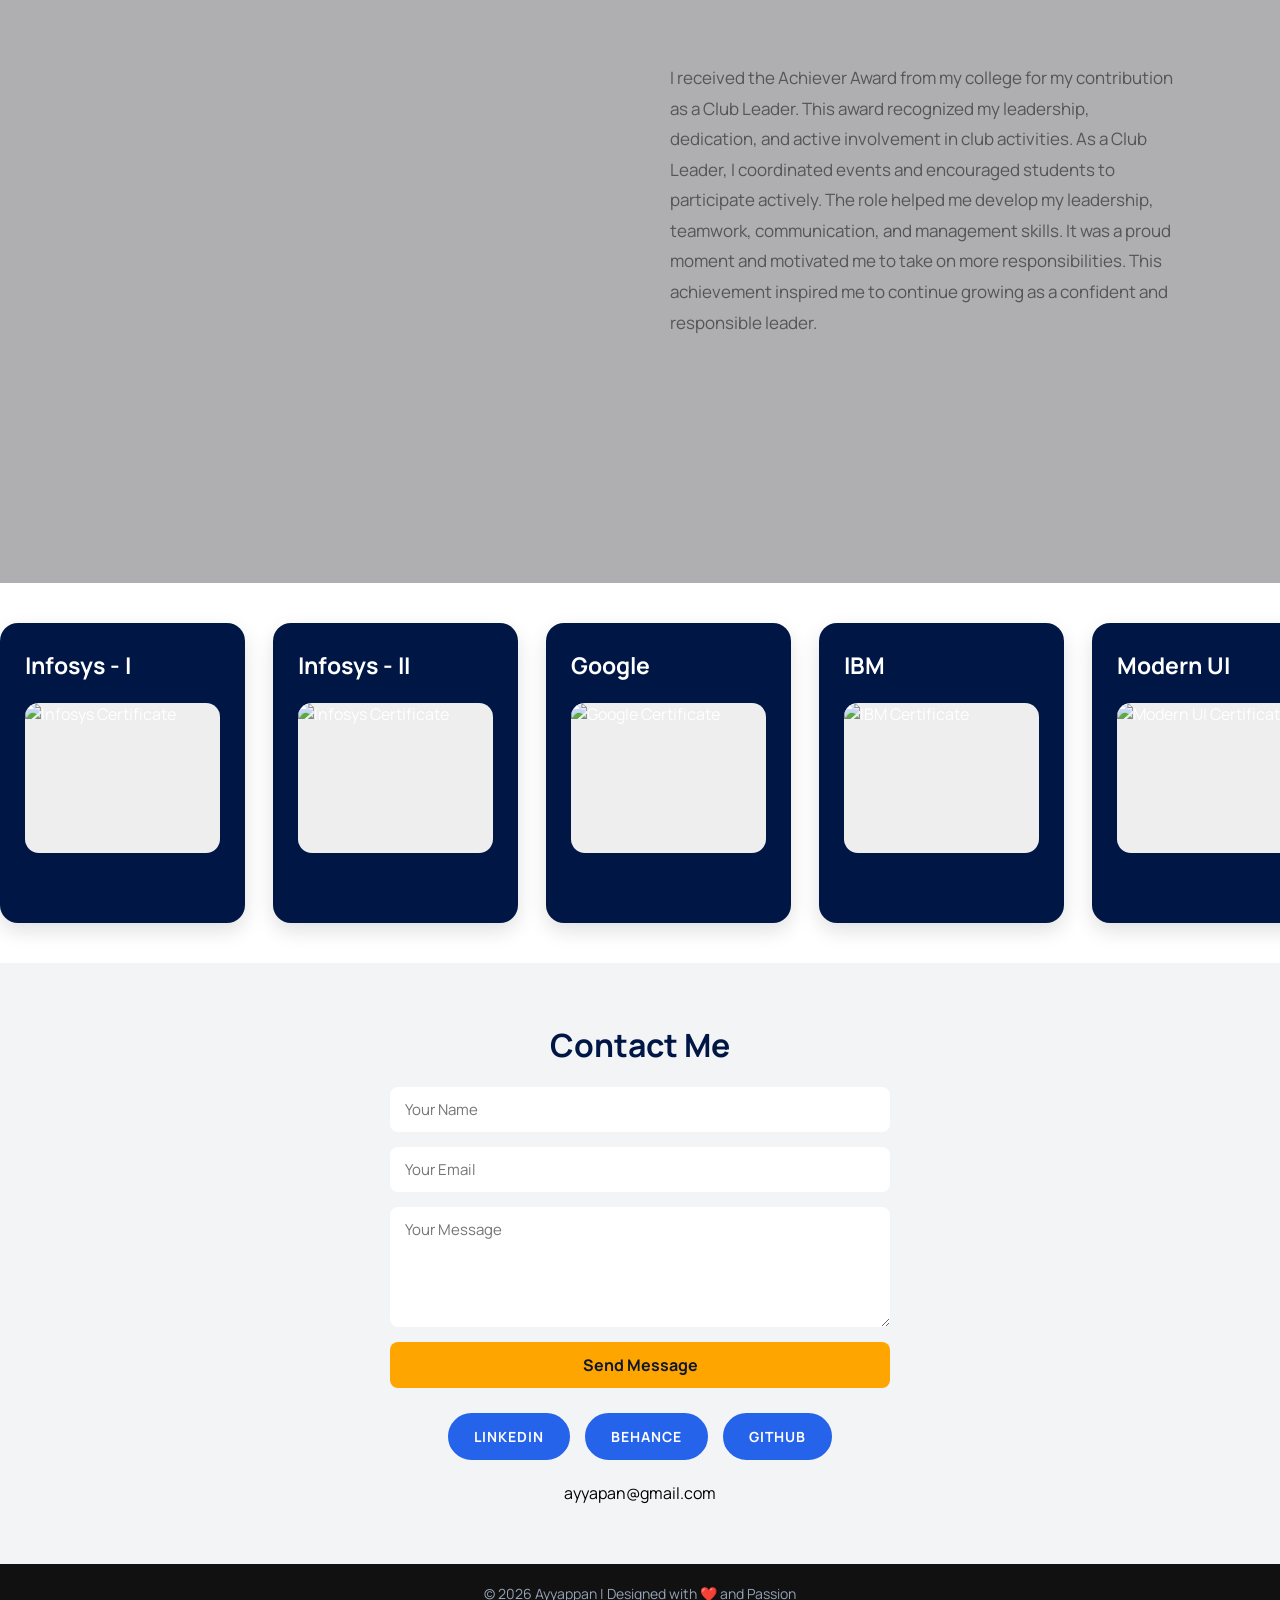
==== commit d2f3ae24: "Update index.html" ====
--- a/index.html
+++ b/index.html
@@ -14,7 +14,7 @@
         rel="stylesheet"
     >
 
-    <link rel="stylesheet" href="ORG.css">
+    <link rel="stylesheet" href="index.css">
 </head>
 
 <body>
@@ -71,7 +71,7 @@
         <div class="circle">
 
             <img
-                src="C:\Users\rayya\OneDrive\Pictures\file_000000008274821194c141064275b62c (1).png"
+                src="https://raw.githubusercontent.com/22rayyappan-spec/My-porfolio-details.html/main/My%20profile%20image.jpg" alt="Profile Image"
                 alt="Ayyappan R Profile Photo"
             >
 
@@ -619,7 +619,7 @@
 </div>
 
 
-<script src="ORG.js"></script>
+<script src="index.js"></script>
 
 </body>
 </html>
--- a/index.css
+++ b/index.css
@@ -0,0 +1,1317 @@
+/* ============================= */
+/* RESET */
+/* ============================= */
+
+*{
+    margin:0;
+    padding:0;
+    box-sizing:border-box;
+}
+
+html,
+body{
+    width:100%;
+    margin:0;
+    padding:0;
+    overflow-x:hidden;
+}
+
+body{
+    font-family:'Manrope', sans-serif;
+}
+
+
+/* ============================= */
+/* HEADER */
+/* ============================= */
+
+header{
+    width:100%;
+    padding:20px 4%;
+    display:flex;
+    justify-content:space-between;
+    align-items:center;
+    background:rgba(255,255,255,0.05);
+    backdrop-filter:blur(8px);
+    position:sticky;
+    top:0;
+    z-index:100;
+}
+
+.logo{
+    font-size:24px;
+    font-weight:700;
+    color:rgb(70,82,149);
+    letter-spacing:1px;
+}
+
+nav{
+    margin-left:auto;
+}
+
+nav ul{
+    display:flex;
+    align-items:center;
+    gap:15px;
+    list-style:none;
+}
+
+nav ul li{
+    margin:0;
+}
+
+nav ul li a{
+    display:block;
+    padding:10px 18px;
+    border:2px solid #111;
+    border-radius:30px;
+    text-decoration:none;
+    color:#111;
+    background:#fff;
+    font-weight:600;
+    letter-spacing:0.2px;
+    transition:0.3s ease;
+}
+
+nav ul li a:hover{
+    color:rgb(52,97,146);
+    transform:translateY(-2px);
+}
+
+
+/* ============================= */
+/* HERO */
+/* ============================= */
+
+.hero{
+    width:100%;
+    padding:80px 8%;
+    display:flex;
+    align-items:center;
+    justify-content:space-between;
+    gap:50px;
+    flex-wrap:wrap;
+    background:#b8c2ed;
+    position:relative;
+    overflow:hidden;
+}
+
+.hero::before{
+    content:"";
+    position:absolute;
+    inset:0;
+
+    background-image:
+        linear-gradient(
+            rgba(255,255,255,0.18) 1px,
+            transparent 1px
+        ),
+        linear-gradient(
+            90deg,
+            rgba(255,255,255,0.18) 1px,
+            transparent 1px
+        );
+
+    background-size:45px 45px;
+
+    opacity:0;
+    transform:scale(1.1);
+
+    transition:
+        opacity 0.5s ease,
+        transform 1.2s cubic-bezier(.16,1,.3,1);
+
+    pointer-events:none;
+    z-index:1;
+}
+
+.hero:hover::before{
+    opacity:1;
+    transform:scale(1);
+
+    animation:glassMove 4s ease-in-out infinite;
+}
+
+.hero-text,
+.hero-img{
+    position:relative;
+    z-index:2;
+}
+
+.hero-text{
+    flex:1;
+    min-width:300px;
+}
+
+.hero-text h1{
+    font-size:80px;
+    margin-bottom:10px;
+    color:rgb(12,67,134);
+    font-weight:800;
+    letter-spacing:-0.5px;
+}
+
+.hero-text h2{
+    font-size:35px;
+    margin-bottom:15px;
+    color:#000;
+    font-weight:800;
+}
+
+.hero-text p{
+    max-width:600px;
+    color:#000;
+    font-size:16px;
+    line-height:1.7;
+}
+
+.hero-img{
+    flex:1;
+    display:flex;
+    justify-content:center;
+    align-items:center;
+}
+
+
+/* ============================= */
+/* HERO GLASS ANIMATION */
+/* ============================= */
+
+@keyframes glassMove{
+
+    0%{
+        background-position:0 0;
+    }
+
+    50%{
+        background-position:25px 25px;
+    }
+
+    100%{
+        background-position:0 0;
+    }
+
+}
+
+
+/* ============================= */
+/* PROFILE IMAGE */
+/* ============================= */
+
+.circle{
+    width:600px;
+    max-width:100%;
+    aspect-ratio:1 / 1;
+    position:relative;
+    overflow:hidden;
+    perspective:1000px;
+}
+
+.circle img{
+    position:absolute;
+    inset:10px;
+    width:calc(100% - 20px);
+    height:calc(100% - 20px);
+    object-fit:cover;
+    border-radius:40px;
+    clip-path:inset(0 round 40px);
+    z-index:2;
+
+    animation:profileZoom 3s ease-in-out infinite;
+
+    transform-origin:center center;
+}
+
+@keyframes profileZoom{
+
+    0%{
+        transform:
+            perspective(1000px)
+            scale(1)
+            rotateY(0deg);
+    }
+
+    50%{
+        transform:
+            perspective(1000px)
+            scale(1.06)
+            rotateY(8deg);
+    }
+
+    100%{
+        transform:
+            perspective(1000px)
+            scale(1)
+            rotateY(0deg);
+    }
+
+}
+
+
+/* ============================= */
+/* DESIGN SKILLS */
+/* ============================= */
+
+.design-skills{
+    width:100%;
+    padding:60px 8% 200px;
+    text-align:center;
+    background:#324d68;
+}
+
+.design-skills h2{
+    color:#fff;
+    font-size:60px;
+    margin-bottom:12px;
+}
+
+.design-description{
+    max-width:700px;
+    margin:0 auto 40px;
+    color:#e7eaee;
+    font-size:15px;
+    line-height:1.7;
+}
+
+.design-container{
+    width:100%;
+    max-width:1000px;
+    margin:0 auto;
+
+    display:grid;
+    grid-template-columns:repeat(4,1fr);
+    gap:20px;
+}
+
+.design-card{
+    padding:30px 20px;
+
+    background:rgba(255,255,255,0.05);
+
+    border:1px solid rgba(0,255,255,0.2);
+
+    border-radius:18px;
+
+    transition:0.4s;
+
+    position:relative;
+    overflow:hidden;
+}
+
+.design-card::before{
+    content:"";
+
+    position:absolute;
+
+    width:100px;
+    height:100px;
+
+    background:#00ffff;
+
+    opacity:0.08;
+
+    border-radius:50%;
+
+    top:-40px;
+    right:-40px;
+}
+
+.design-card:hover{
+    transform:translateY(-10px);
+
+    border-color:#00ffff;
+
+    box-shadow:
+        0 0 25px rgba(0,255,255,0.15);
+}
+
+.design-icon{
+    width:65px;
+    height:65px;
+
+    margin:0 auto 18px;
+
+    display:flex;
+    align-items:center;
+    justify-content:center;
+
+    border-radius:15px;
+
+    background:rgba(0,255,255,0.08);
+
+    border:1px solid rgba(0,255,255,0.2);
+
+    font-size:30px;
+}
+
+.design-card h3{
+    color:#fff;
+    font-size:19px;
+    margin-bottom:10px;
+}
+
+.design-card p{
+    color:#94a3b8;
+    font-size:13px;
+    line-height:1.6;
+}
+
+
+/* ============================= */
+/* PROJECTS */
+/* ============================= */
+
+.projects{
+    width:100%;
+    padding:60px 8%;
+    text-align:center;
+    background:#fff;
+}
+
+.projects h2{
+    color:#111;
+    font-size:32px;
+    margin-bottom:30px;
+}
+
+.project-container{
+    width:100%;
+    max-width:1200px;
+
+    margin:0 auto;
+
+    display:grid;
+    grid-template-columns:repeat(4,1fr);
+
+    gap:25px;
+}
+
+.project-card{
+    background:#1e293b;
+
+    padding:30px 25px;
+
+    border-radius:14px;
+
+    border:1px solid rgba(255,255,255,0.08);
+
+    transition:0.3s ease;
+}
+
+.project-card:hover{
+    transform:translateY(-8px);
+
+    border-color:orange;
+}
+
+.project-icon{
+    font-size:45px;
+    margin-bottom:18px;
+}
+
+.project-card h3{
+    color:#fff;
+    font-size:20px;
+    margin-bottom:8px;
+}
+
+
+/* ============================= */
+/* PROJECT LINKS */
+/* ============================= */
+
+.project-card h3 a{
+    display:inline-block;
+
+    color:#fff;
+
+    text-decoration:none;
+
+    cursor:pointer;
+
+    position:relative;
+
+    z-index:10;
+
+    transition:
+        color 0.3s ease,
+        transform 0.3s ease;
+}
+
+.project-card h3 a:hover{
+    color:orange;
+
+    transform:translateY(-2px);
+}
+
+.project-card p{
+    color:#94a3b8;
+    font-size:14px;
+    line-height:1.6;
+}
+
+
+/* ============================= */
+/* ACHIEVEMENT HERO */
+/* ============================= */
+
+.hero-new{
+    width:100%;
+    min-height:85vh;
+
+    padding:70px 8%;
+
+    display:flex;
+    align-items:center;
+    justify-content:space-between;
+
+    gap:60px;
+
+    background:rgb(175, 175, 177);
+}
+
+.hero-new-text{
+    width:50%;
+}
+
+.hero-new-description{
+    max-width:550px;
+
+    margin:0 auto;
+
+    color:#555;
+
+    font-size:17px;
+
+    line-height:1.8;
+}
+
+.hero-new-image{
+    width:50%;
+
+    display:flex;
+    justify-content:center;
+    align-items:center;
+}
+
+.hero-new-image img{
+    width:450px;
+    height:500px;
+
+    max-width:100%;
+
+    object-fit:cover;
+
+    border-radius:20px;
+}
+
+
+/* ============================= */
+/* CERTIFICATE SLIDER */
+/* ============================= */
+
+.slider{
+    width:100%;
+
+    overflow:hidden;
+
+    padding:40px 0;
+
+    background:#fff;
+}
+
+.track{
+    display:flex;
+
+    width:max-content;
+
+    gap:28px;
+
+    animation:
+        moveLeft 22s linear infinite;
+}
+
+.slider:hover .track{
+    animation-play-state:paused;
+}
+
+.card{
+    width:245px;
+    height:300px;
+
+    background:#001745;
+
+    border-radius:18px;
+
+    padding:25px;
+
+    flex-shrink:0;
+
+    color:#fff;
+
+    box-shadow:
+        0 8px 20px rgba(0,0,0,0.12);
+}
+
+.card h2{
+    font-size:23px;
+
+    line-height:1.5;
+
+    margin-bottom:20px;
+}
+
+.card-img{
+    width:100%;
+    height:150px;
+
+    border-radius:14px;
+
+    overflow:hidden;
+
+    display:flex;
+
+    align-items:center;
+    justify-content:center;
+
+    background:#eee;
+}
+
+.card-img img{
+    width:100%;
+    height:100%;
+
+    object-fit:cover;
+
+    display:block;
+}
+
+@keyframes moveLeft{
+
+    0%{
+        transform:translateX(0);
+    }
+
+    100%{
+        transform:translateX(-50%);
+    }
+
+}
+
+
+/* ============================= */
+/* CONTACT */
+/* ============================= */
+
+.contact{
+    width:100%;
+
+    padding:60px 8%;
+
+    text-align:center;
+
+    background:#f3f4f6;
+}
+
+.contact h2{
+    color:#001745;
+
+    font-size:32px;
+
+    margin-bottom:20px;
+}
+
+form{
+    max-width:500px;
+
+    margin:0 auto;
+
+    display:flex;
+
+    flex-direction:column;
+
+    gap:15px;
+}
+
+input,
+textarea{
+    width:100%;
+
+    padding:12px 15px;
+
+    border-radius:8px;
+
+    border:none;
+
+    background:#fff;
+
+    color:#000;
+
+    font-size:15px;
+
+    font-family:'Manrope',sans-serif;
+}
+
+textarea{
+    min-height:120px;
+
+    resize:vertical;
+}
+
+button{
+    padding:12px;
+
+    border:none;
+
+    border-radius:8px;
+
+    background:orange;
+
+    color:#0f172a;
+
+    font-family:'Manrope',sans-serif;
+
+    font-weight:700;
+
+    font-size:16px;
+
+    cursor:pointer;
+
+    transition:0.3s ease;
+}
+
+button:hover{
+    background:#60a5fa;
+
+    transform:scale(1.05);
+}
+
+
+/* ============================= */
+/* SOCIAL BUTTONS */
+/* ============================= */
+
+.social-links{
+    display:flex;
+
+    justify-content:center;
+    align-items:center;
+
+    gap:15px;
+
+    flex-wrap:wrap;
+
+    margin-top:25px;
+}
+
+.social-links a{
+    display:inline-block;
+
+    padding:12px 24px;
+
+    /* GREEN CHANGED TO BLUE */
+    background:#2563eb;
+
+    color:#fff;
+
+    text-decoration:none;
+
+    border-radius:30px;
+
+    font-size:14px;
+
+    font-weight:700;
+
+    letter-spacing:1px;
+
+    /* GREEN CHANGED TO BLUE */
+    border:2px solid #2563eb;
+
+    transition:all 0.3s ease;
+}
+
+.social-links a:hover{
+    background:transparent;
+
+    /* GREEN CHANGED TO BLUE */
+    color:#2563eb;
+
+    transform:translateY(-3px);
+
+    box-shadow:
+        0 8px 20px rgba(37,99,235,0.2);
+}
+
+
+/* ============================= */
+/* RESUME BUTTON */
+/* ============================= */
+
+.resume-button-area{
+    margin-top:25px;
+
+    width:100%;
+}
+
+.resume-button-area a{
+    display:inline-block;
+
+    padding:12px 24px;
+
+    background:#001745;
+
+    color:#fff;
+
+    border:2px solid #001745;
+
+    border-radius:30px;
+
+    text-decoration:none;
+
+    font-size:15px;
+
+    font-weight:600;
+
+    transition:0.3s ease;
+}
+
+.resume-button-area a:hover{
+    background:#e6f7ff;
+
+    color:#001745;
+
+    transform:translateY(-3px);
+
+    box-shadow:
+        0 8px 20px rgba(80,180,255,0.3);
+}
+
+
+/* ============================= */
+/* FOOTER */
+/* ============================= */
+
+footer{
+    text-align:center;
+
+    padding:20px;
+
+    background:#111;
+
+    color:#94a3b8;
+
+    font-size:14px;
+}
+
+
+/* ============================= */
+/* INTRO ANIMATION */
+/* ============================= */
+
+.intro-animation{
+    position:fixed;
+
+    inset:0;
+
+    overflow:hidden;
+
+    background:#eef9ff;
+
+    display:flex;
+
+    flex-direction:column;
+
+    align-items:center;
+    justify-content:center;
+
+    z-index:9999;
+
+    animation:introHide 0.8s ease forwards;
+
+    animation-delay:1.2s;
+}
+
+
+/* ============================= */
+/* INTRO BUBBLES */
+/* ============================= */
+
+.intro-animation::before{
+    content:"";
+
+    position:absolute;
+
+    inset:-10%;
+
+    background:
+
+        radial-gradient(
+            circle at 10% 20%,
+            rgba(80,190,255,0.35) 0,
+            rgba(80,190,255,0.35) 18px,
+            transparent 20px
+        ),
+
+        radial-gradient(
+            circle at 25% 75%,
+            rgba(100,200,255,0.28) 0,
+            rgba(100,200,255,0.28) 35px,
+            transparent 37px
+        ),
+
+        radial-gradient(
+            circle at 45% 30%,
+            rgba(50,170,255,0.3) 0,
+            rgba(50,170,255,0.3) 12px,
+            transparent 14px
+        ),
+
+        radial-gradient(
+            circle at 68% 70%,
+            rgba(100,205,255,0.3) 0,
+            rgba(100,205,255,0.3) 28px,
+            transparent 30px
+        ),
+
+        radial-gradient(
+            circle at 88% 25%,
+            rgba(50,175,255,0.3) 0,
+            rgba(50,175,255,0.3) 45px,
+            transparent 47px
+        ),
+
+        radial-gradient(
+            circle at 80% 85%,
+            rgba(120,215,255,0.3) 0,
+            rgba(120,215,255,0.3) 15px,
+            transparent 17px
+        );
+
+    animation:
+        bubbleFloat 10s ease-in-out infinite;
+
+    opacity:0.8;
+
+    pointer-events:none;
+
+    z-index:0;
+}
+
+
+/* ============================= */
+/* INTRO CENTER GLOW */
+/* ============================= */
+
+.intro-animation::after{
+    content:"";
+
+    position:absolute;
+
+    width:600px;
+    height:600px;
+
+    left:50%;
+    top:50%;
+
+    transform:
+        translate(-50%,-50%);
+
+    background:
+        radial-gradient(
+            circle,
+            rgba(80,190,255,0.16),
+            transparent 68%
+        );
+
+    filter:blur(30px);
+
+    animation:
+        centerBubbleGlow 5s ease-in-out infinite;
+
+    pointer-events:none;
+
+    z-index:1;
+}
+
+
+/* ============================= */
+/* INTRO LOGO */
+/* ============================= */
+
+.apn-logo{
+    display:flex;
+
+    gap:8px;
+
+    margin-bottom:20px;
+
+    position:relative;
+
+    z-index:3;
+}
+
+.apn-logo span{
+    display:inline-block;
+
+    font-size:80px;
+
+    font-weight:800;
+
+    color:rgb(32,55,137);
+
+    opacity:0;
+
+    transform:
+        translateY(40px)
+        scale(0.5);
+
+    animation:
+        letterPop 0.7s
+        cubic-bezier(.17,.67,.35,1.4)
+        forwards;
+}
+
+.apn-logo span:nth-child(1){
+    animation-delay:0.2s;
+}
+
+.apn-logo span:nth-child(2){
+    animation-delay:0.4s;
+}
+
+.apn-logo span:nth-child(3){
+    animation-delay:0.6s;
+}
+
+
+/* ============================= */
+/* INTRO PORTFOLIO TEXT */
+/* ============================= */
+
+.intro-portfolio{
+    position:relative;
+
+    z-index:3;
+
+    color:#000;
+
+    font-size:22px;
+
+    letter-spacing:8px;
+
+    opacity:0;
+
+    transform:translateY(20px);
+
+    animation:
+        portfolioShow 0.8s ease forwards;
+
+    animation-delay:1s;
+}
+
+
+/* ============================= */
+/* INTRO KEYFRAMES */
+/* ============================= */
+
+@keyframes letterPop{
+
+    0%{
+        opacity:0;
+
+        transform:
+            translateY(40px)
+            scale(0.5);
+    }
+
+    60%{
+        opacity:1;
+
+        transform:
+            translateY(-8px)
+            scale(0.5);
+    }
+
+    100%{
+        opacity:1;
+
+        transform:
+            translateY(0)
+            scale(1);
+    }
+
+}
+
+@keyframes portfolioShow{
+
+    0%{
+        opacity:0;
+
+        transform:
+            translateY(20px)
+            scale(0.2);
+    }
+
+    100%{
+        opacity:1;
+
+        transform:
+            translateY(0)
+            scale(1);
+    }
+
+}
+
+@keyframes introHide{
+
+    0%{
+        opacity:1;
+
+        visibility:visible;
+
+        pointer-events:auto;
+
+        transform:scale(1);
+    }
+
+    100%{
+        opacity:0;
+
+        visibility:hidden;
+
+        pointer-events:none;
+
+        transform:scale(1);
+    }
+
+}
+
+
+/* ============================= */
+/* BUBBLE ANIMATION */
+/* ============================= */
+
+@keyframes bubbleFloat{
+
+    0%{
+        transform:
+            translate(0,25px)
+            scale(0.9);
+    }
+
+    25%{
+        transform:
+            translate(30px,-15px)
+            scale(1.08);
+    }
+
+    50%{
+        transform:
+            translate(-25px,-45px)
+            scale(0.85);
+    }
+
+    75%{
+        transform:
+            translate(20px,-15px)
+            scale(1.12);
+    }
+
+    100%{
+        transform:
+            translate(0,25px)
+            scale(0.9);
+    }
+
+}
+
+@keyframes centerBubbleGlow{
+
+    0%,
+    100%{
+        opacity:0.35;
+
+        transform:
+            translate(-50%,-50%)
+            scale(0.85);
+    }
+
+    50%{
+        opacity:0.85;
+
+        transform:
+            translate(-50%,-50%)
+            scale(1.15);
+    }
+
+}
+
+
+/* ============================= */
+/* TABLET */
+/* ============================= */
+
+@media(max-width:900px){
+
+    header{
+        gap:30px;
+    }
+
+    nav ul{
+        flex-wrap:wrap;
+
+        justify-content:center;
+    }
+
+    .hero{
+        flex-direction:column;
+
+        text-align:center;
+    }
+
+    .hero-text p{
+        margin:auto;
+    }
+
+    .hero-new-title{
+        font-size:48px;
+        font-weight:800;
+        margin-bottom:20px;
+
+        /* OTHER GREEN COLOR UNCHANGED */
+        color:#0f3d2e;
+
+        text-align:center;
+    }
+
+    .hero-text h1{
+        font-size:55px;
+    }
+
+    .hero-img{
+        width:100%;
+    }
+
+    .circle{
+        width:450px;
+    }
+
+    .design-container{
+        grid-template-columns:repeat(2,1fr);
+    }
+
+    .project-container{
+        grid-template-columns:repeat(2,1fr);
+    }
+
+    .hero-new{
+        flex-direction:column;
+
+        text-align:center;
+    }
+
+    .hero-new-text,
+    .hero-new-image{
+        width:100%;
+    }
+
+    .hero-new-description{
+        margin:0 auto;
+    }
+
+}
+
+
+/* ============================= */
+/* MOBILE */
+/* ============================= */
+
+@media(max-width:600px){
+
+    header{
+        flex-direction:column;
+
+        gap:15px;
+
+        padding:15px 4%;
+    }
+
+    nav ul{
+        gap:8px;
+    }
+
+    nav ul li a{
+        padding:8px 12px;
+
+        font-size:13px;
+    }
+
+    .hero{
+        padding:50px 8%;
+    }
+
+    .hero-text h1{
+        font-size:42px;
+    }
+
+    .hero-text h2{
+        font-size:25px;
+    }
+
+    .circle{
+        width:300px;
+    }
+
+    .design-skills{
+        padding:50px 6% 150px;
+    }
+
+    .design-skills h2{
+        font-size:40px;
+    }
+
+    .design-container{
+        grid-template-columns:1fr;
+    }
+
+    .project-container{
+        grid-template-columns:1fr;
+    }
+
+    .hero-new{
+        padding:50px 8%;
+    }
+
+    .hero-new-image img{
+        width:280px;
+        height:330px;
+    }
+
+    .card{
+        width:245px;
+        height:310px;
+    }
+
+    .card-img{
+        height:185px;
+    }
+
+    .apn-logo span{
+        font-size:60px;
+    }
+
+    .intro-portfolio{
+        font-size:16px;
+
+        letter-spacing:5px;
+    }
+
+    .social-links{
+        flex-direction:column;
+    }
+
+    .social-links a{
+        width:180px;
+    }
+
+}
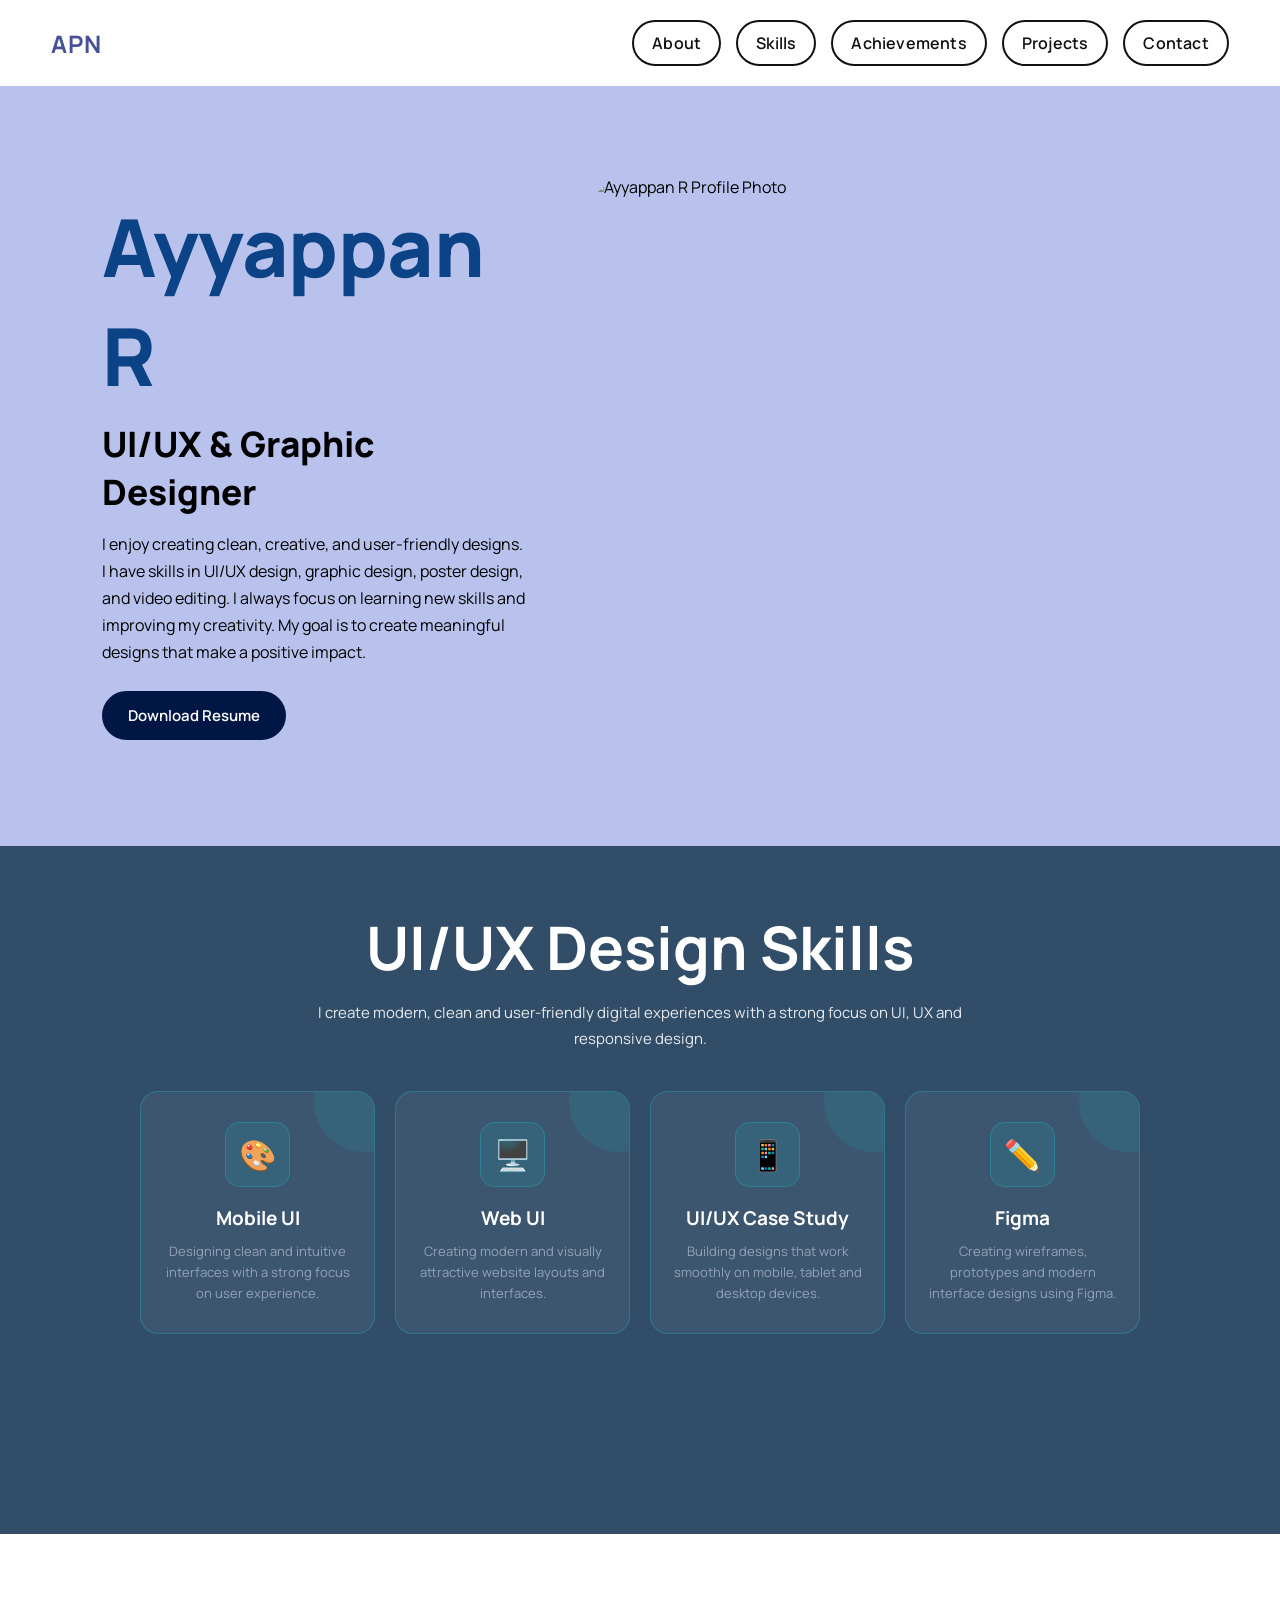
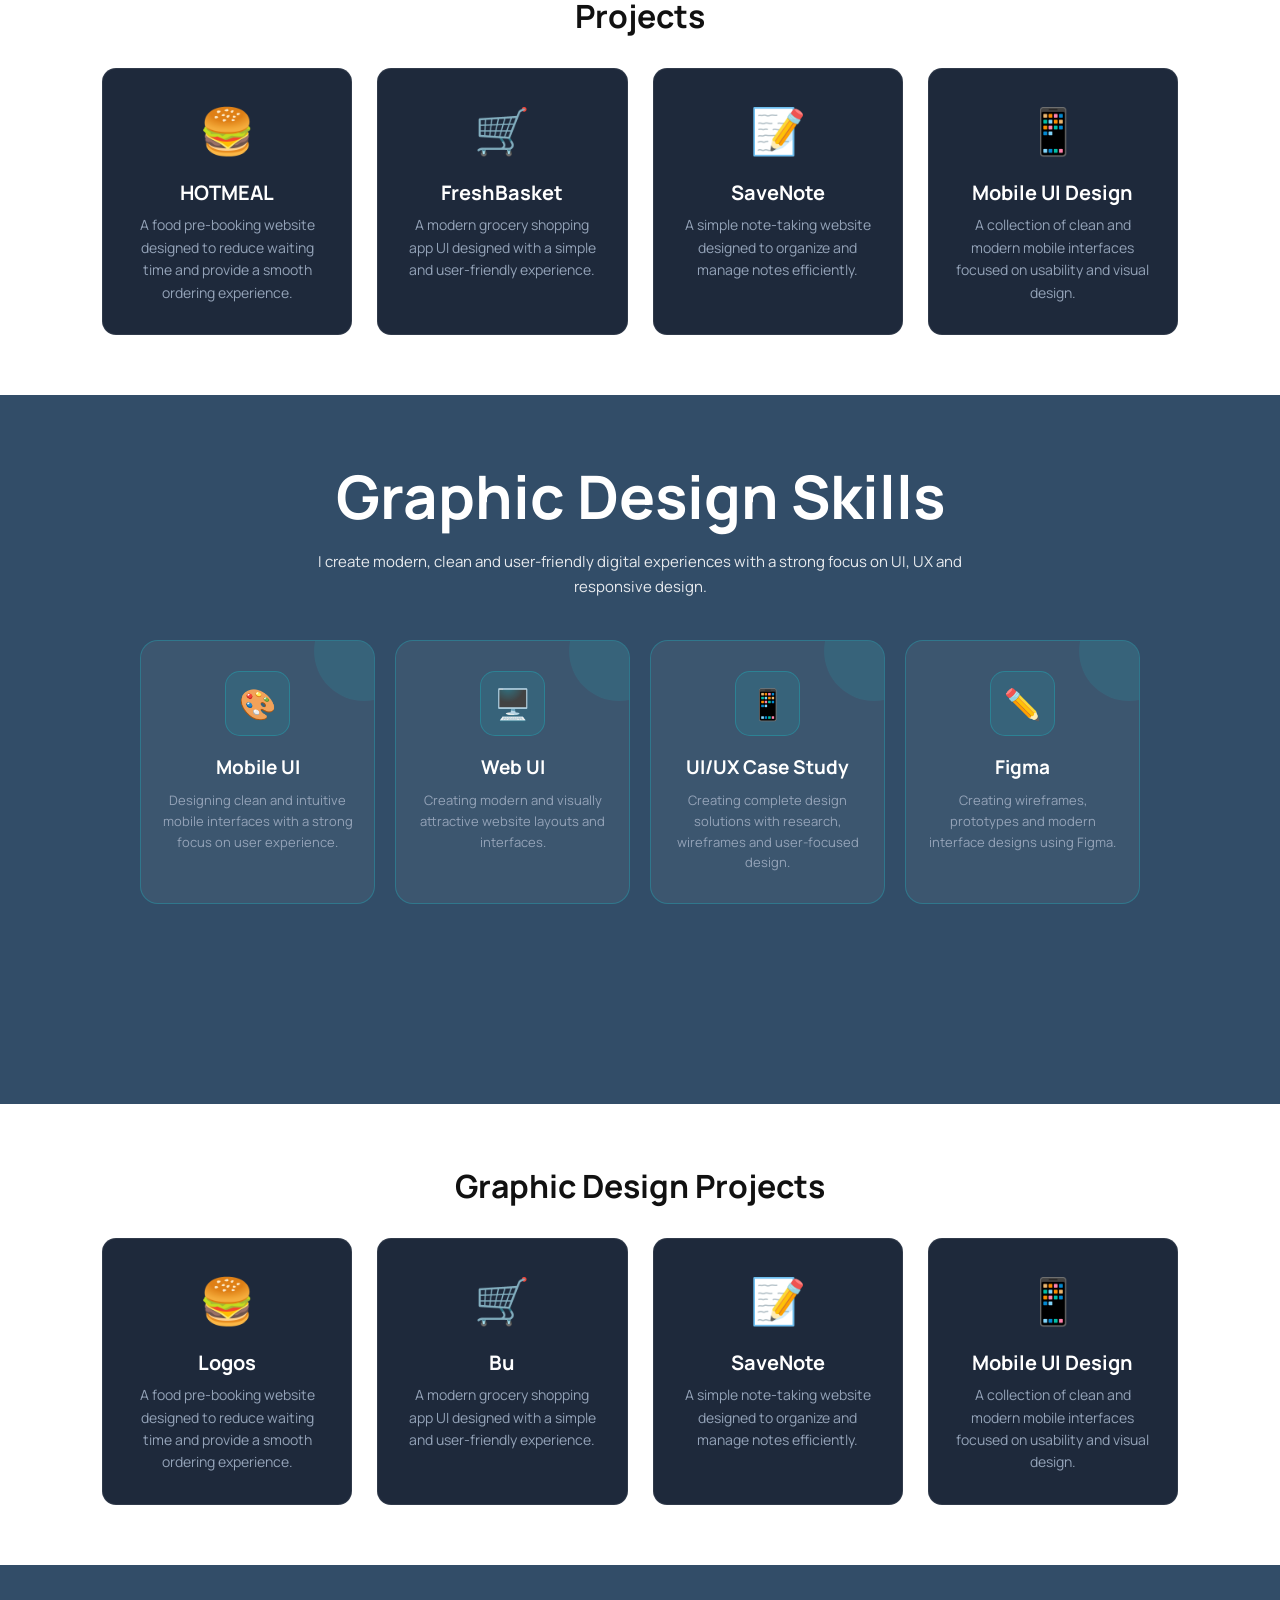
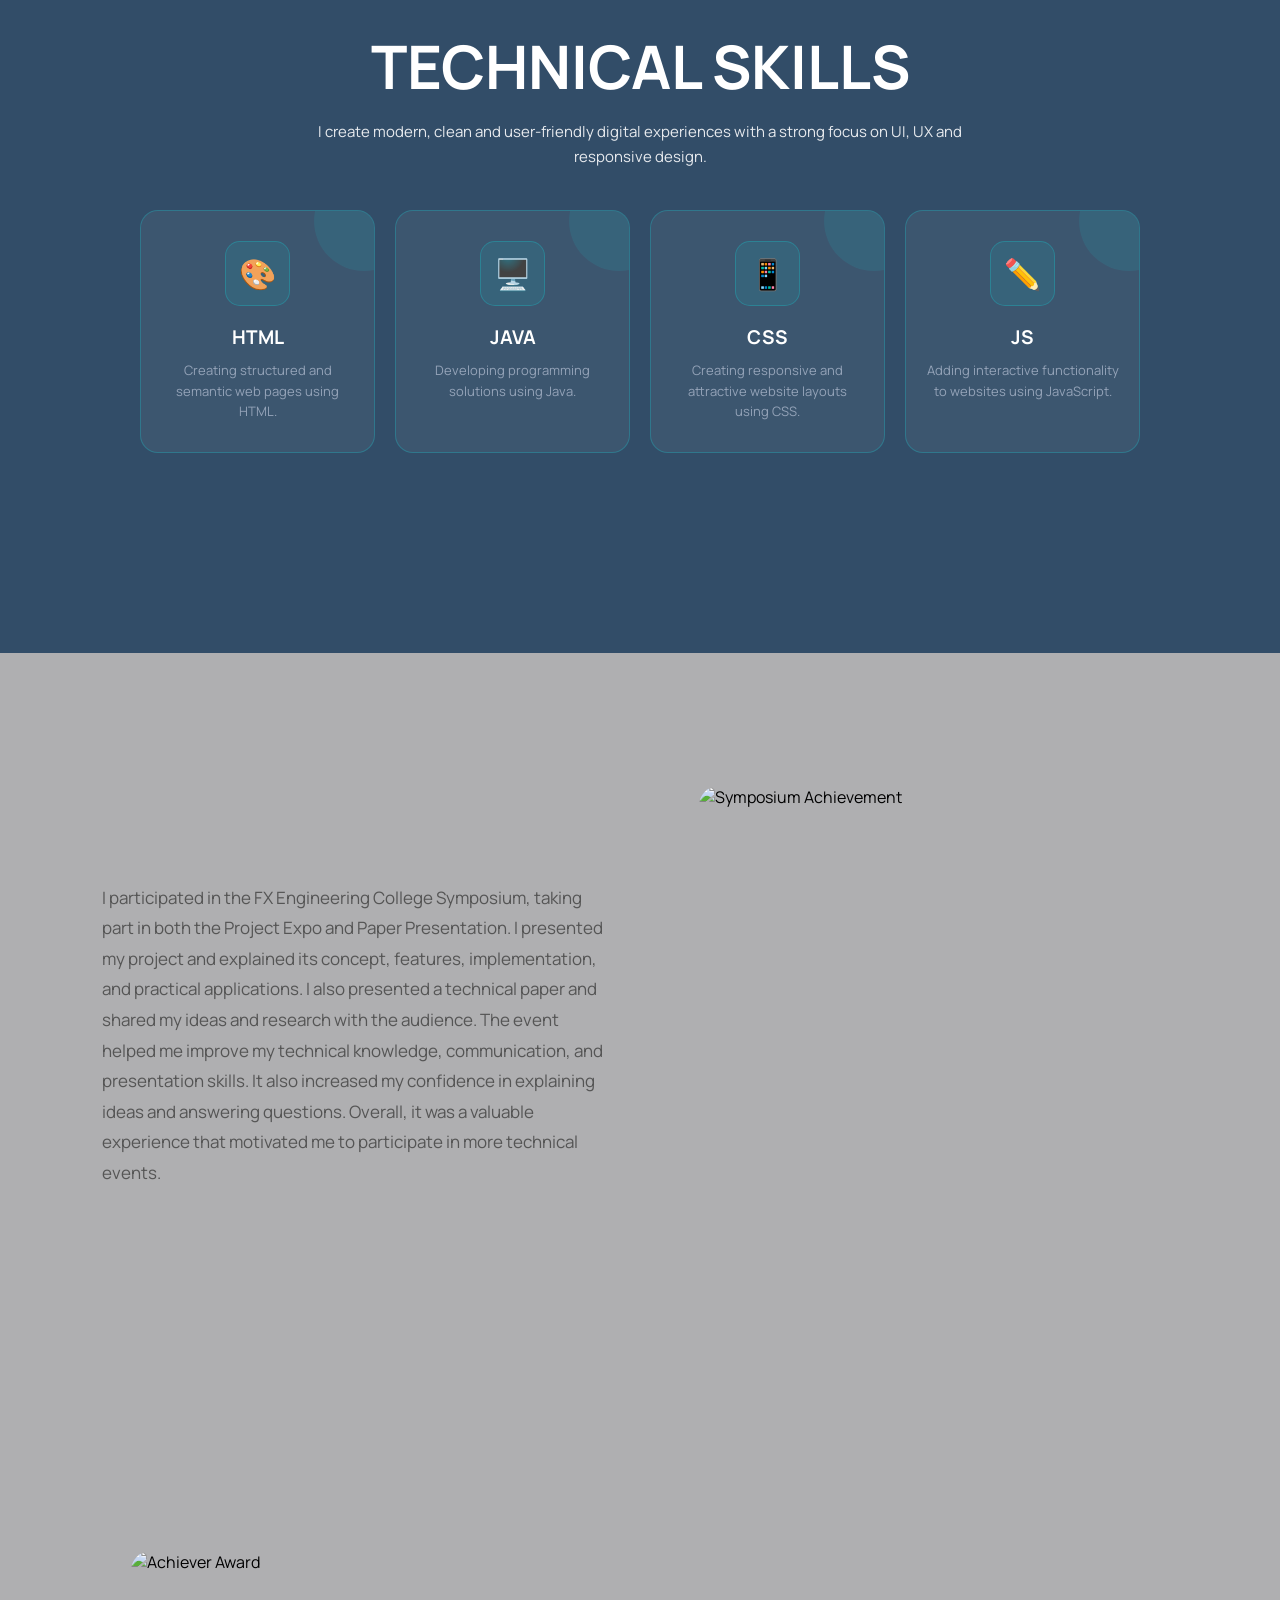
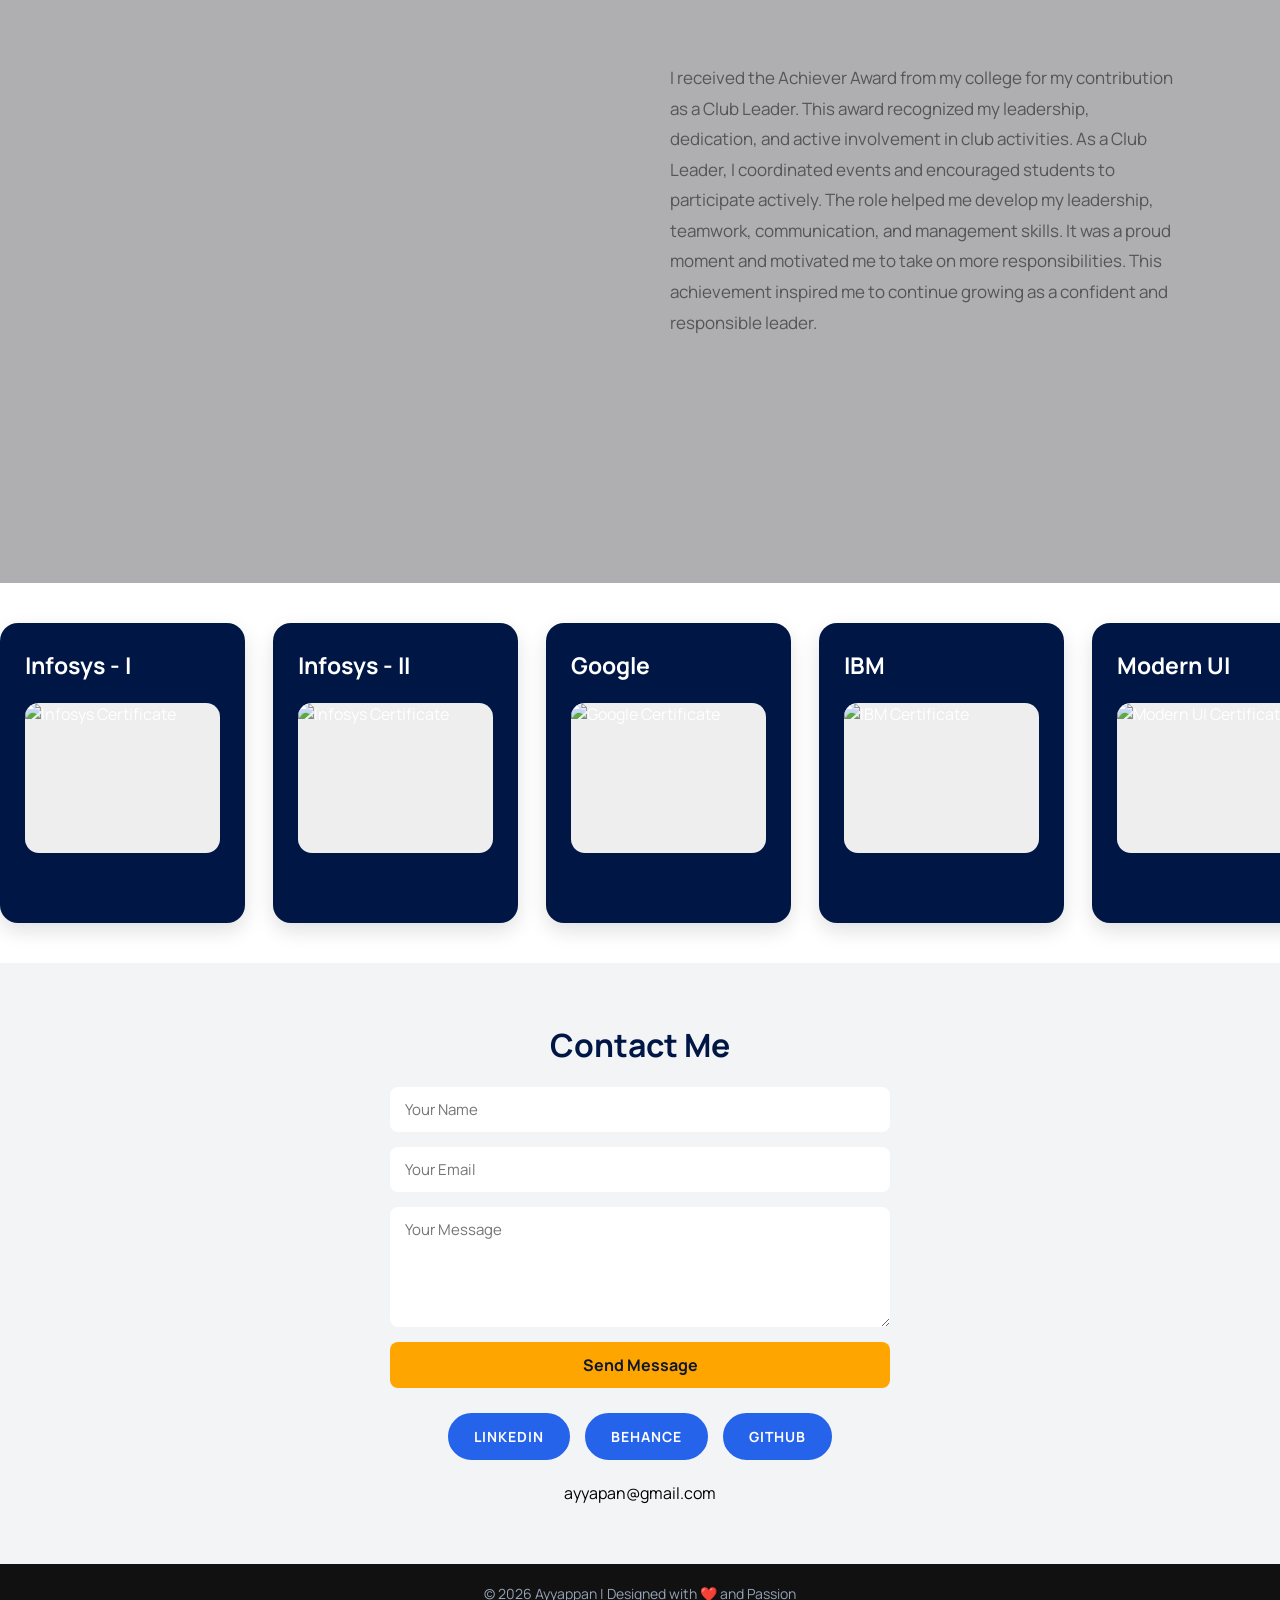
==== commit 7b8cdd5d: "Update index.html" ====
--- a/index.html
+++ b/index.html
@@ -71,7 +71,7 @@
         <div class="circle">
 
             <img
-                src="https://raw.githubusercontent.com/22rayyappan-spec/My-porfolio-details.html/main/My%20profile%20image.jpg" alt="Profile Image"
+                src="https://raw.githubusercontent.com/22rayyappan-spec/My-porfolio-details.html/main/My%20profile%20image.jpg"
                 alt="Ayyappan R Profile Photo"
             >
 
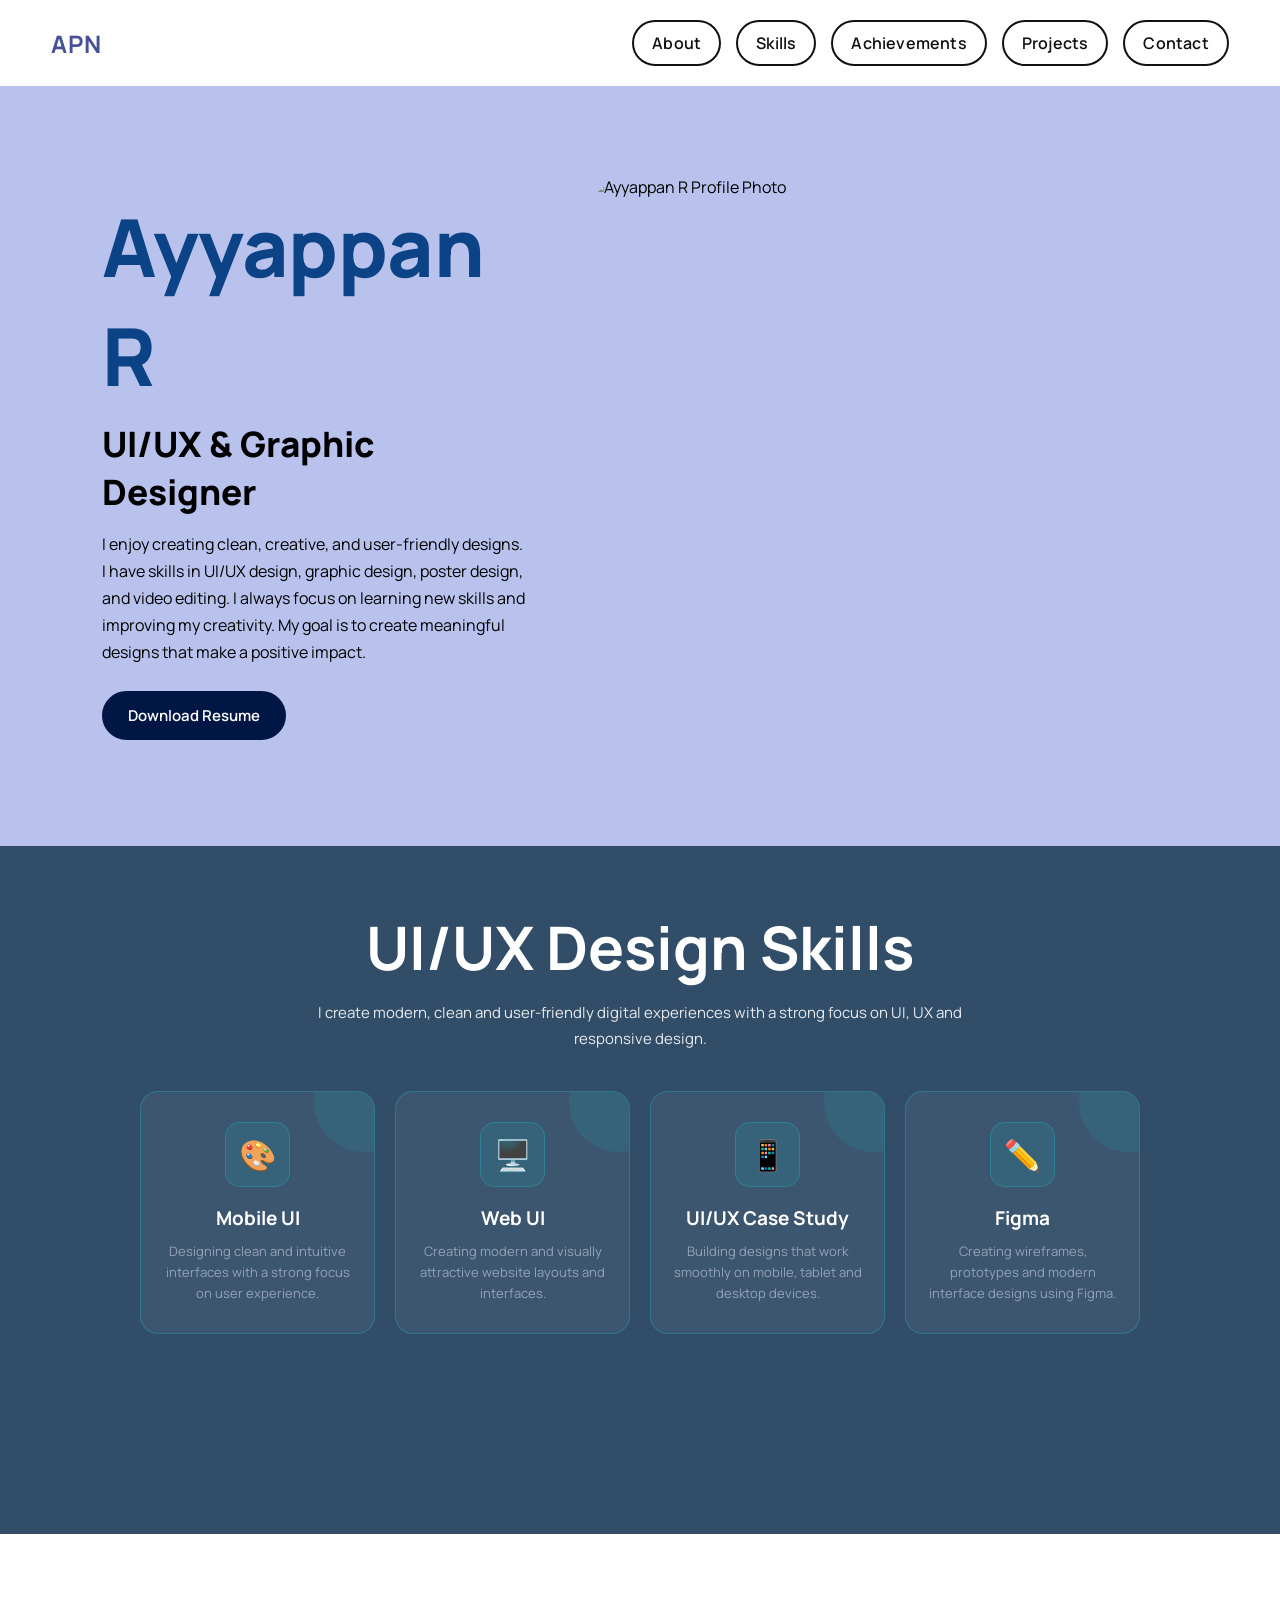
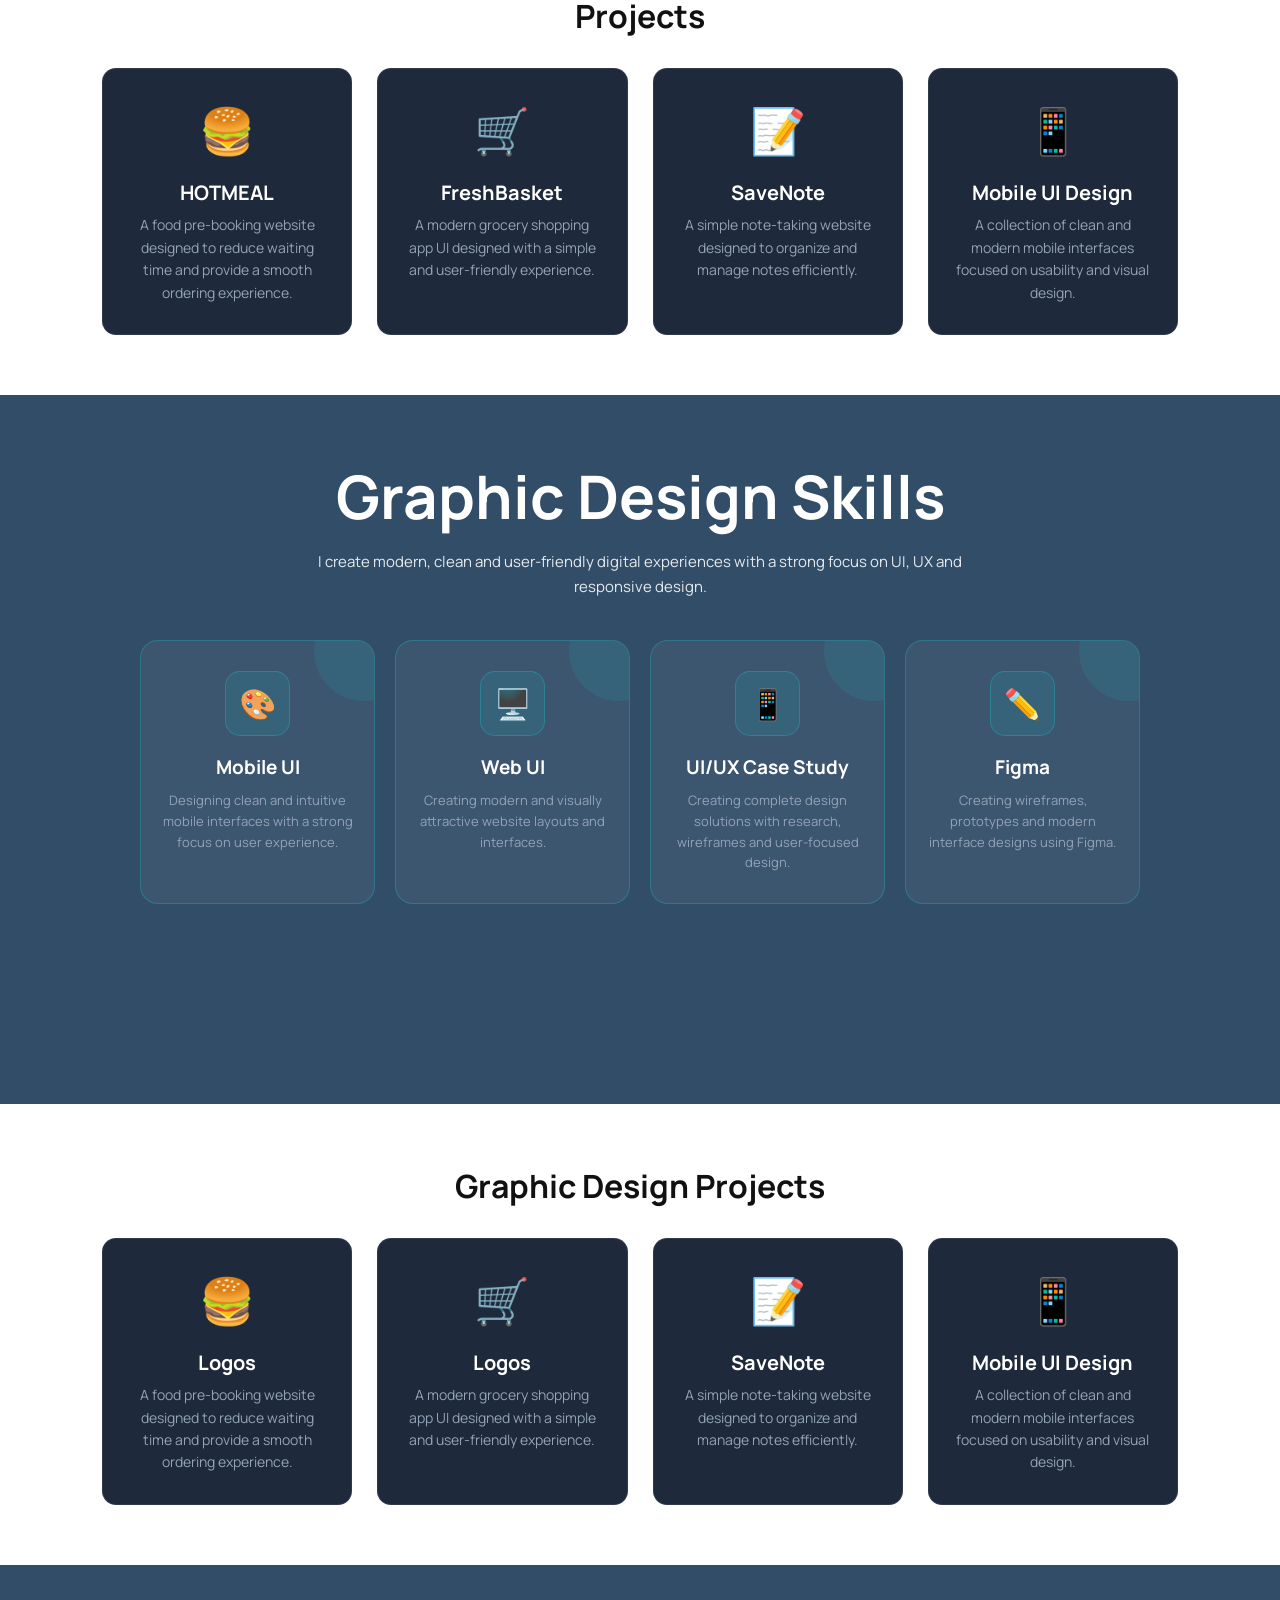
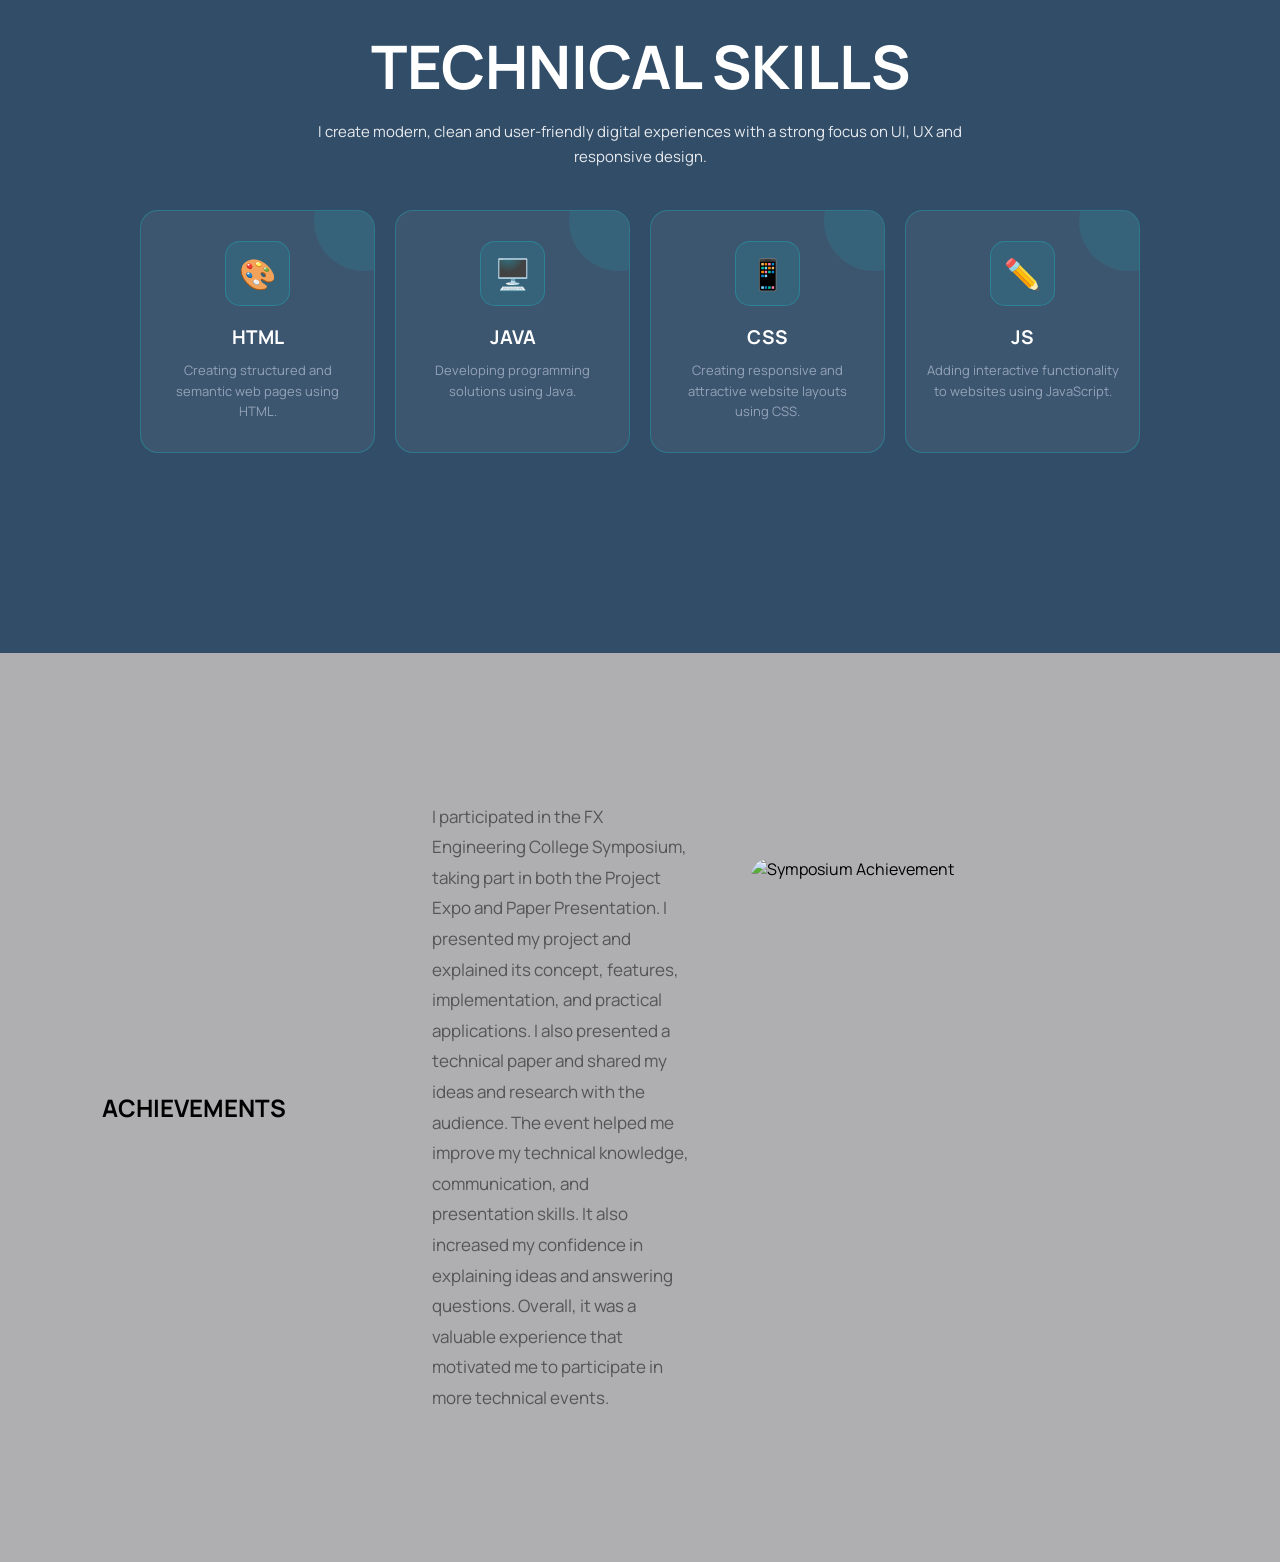
==== commit 63c61304: "Update index.html" ====
--- a/index.html
+++ b/index.html
@@ -275,7 +275,7 @@
 
         <div class="project-card">
             <div class="project-icon">🛒</div>
-            <h3>Bu</h3>
+            <h3>Logos</h3>
             <p>
                 A modern grocery shopping app UI designed
                 with a simple and user-friendly experience.
@@ -365,6 +365,10 @@
 <!-- ACHIEVEMENT 1 -->
 <!-- ============================= -->
 
+<section class="hero-new">
+
+    <!-- ACHIEVEMENTS TITLE -->
+    <h1 class="achievement-title">ACHIEVEMENTS</h1>
 
 <section class="hero-new">
 
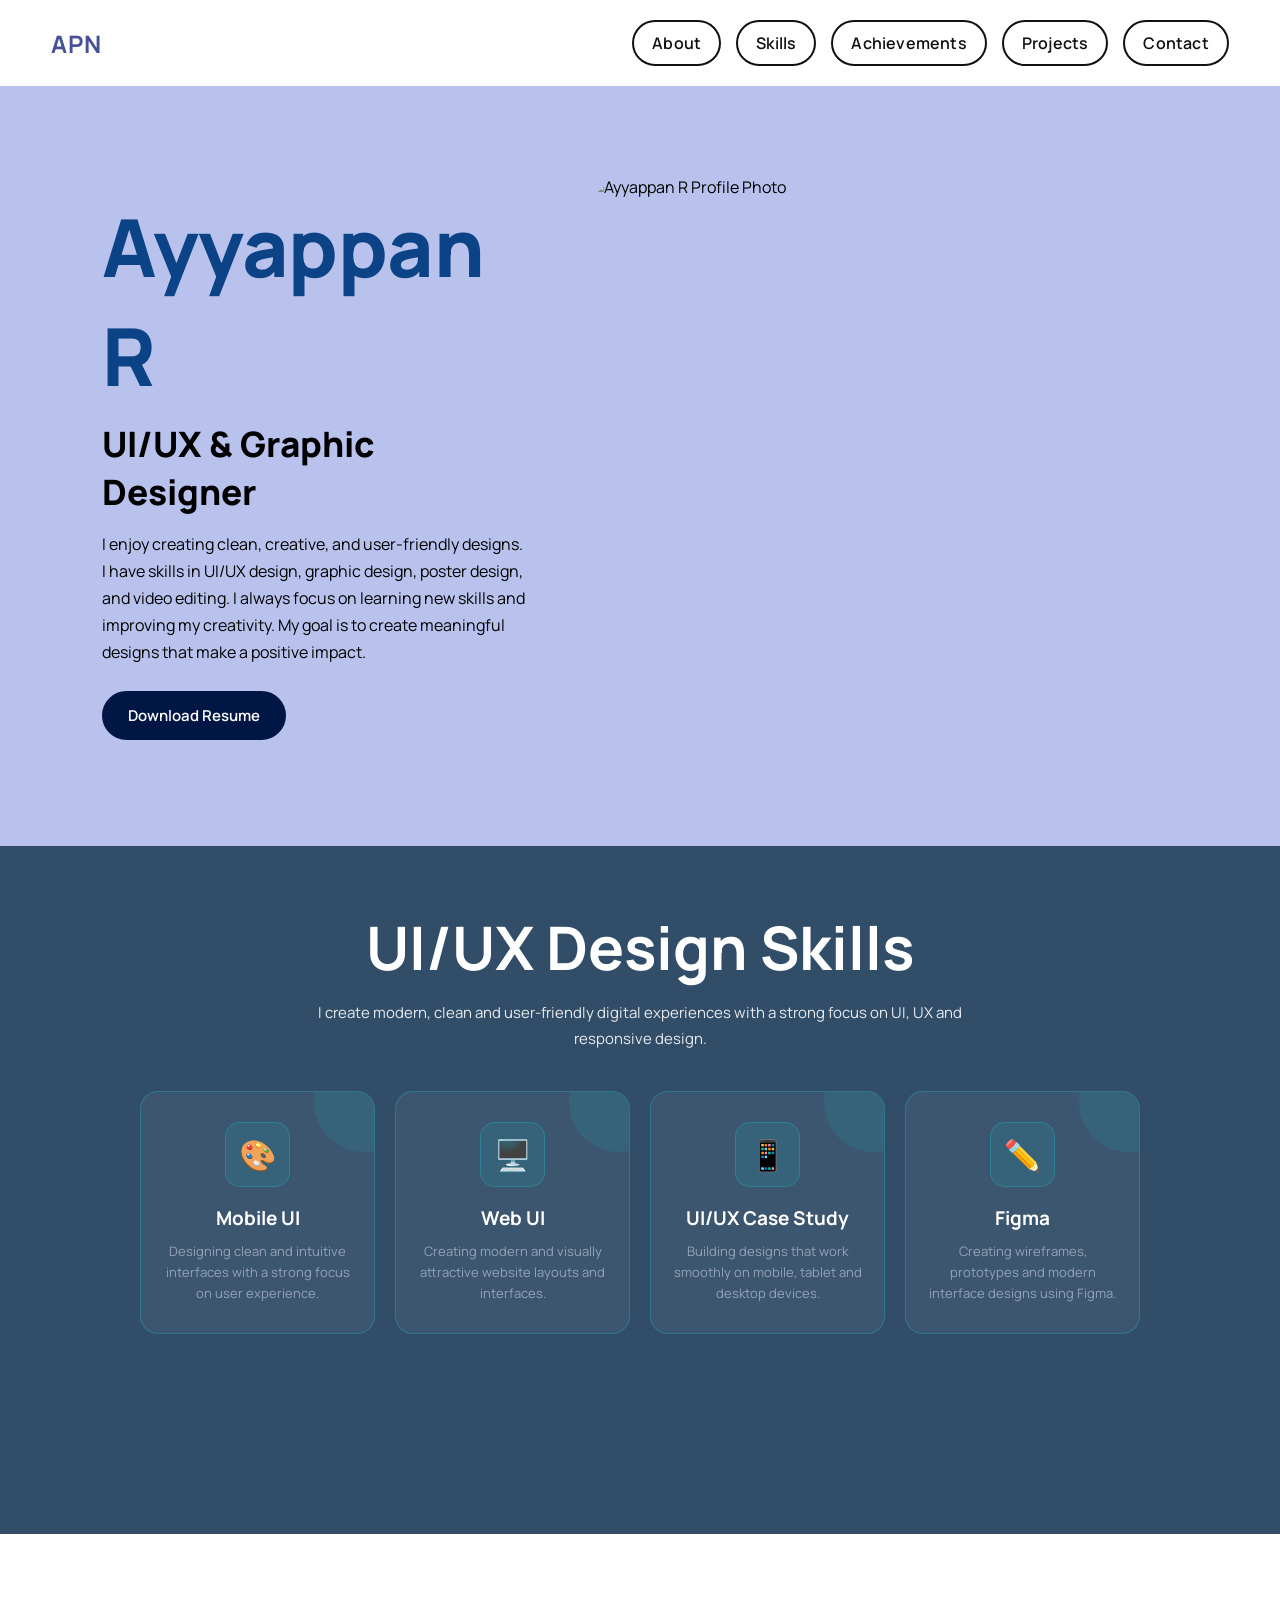
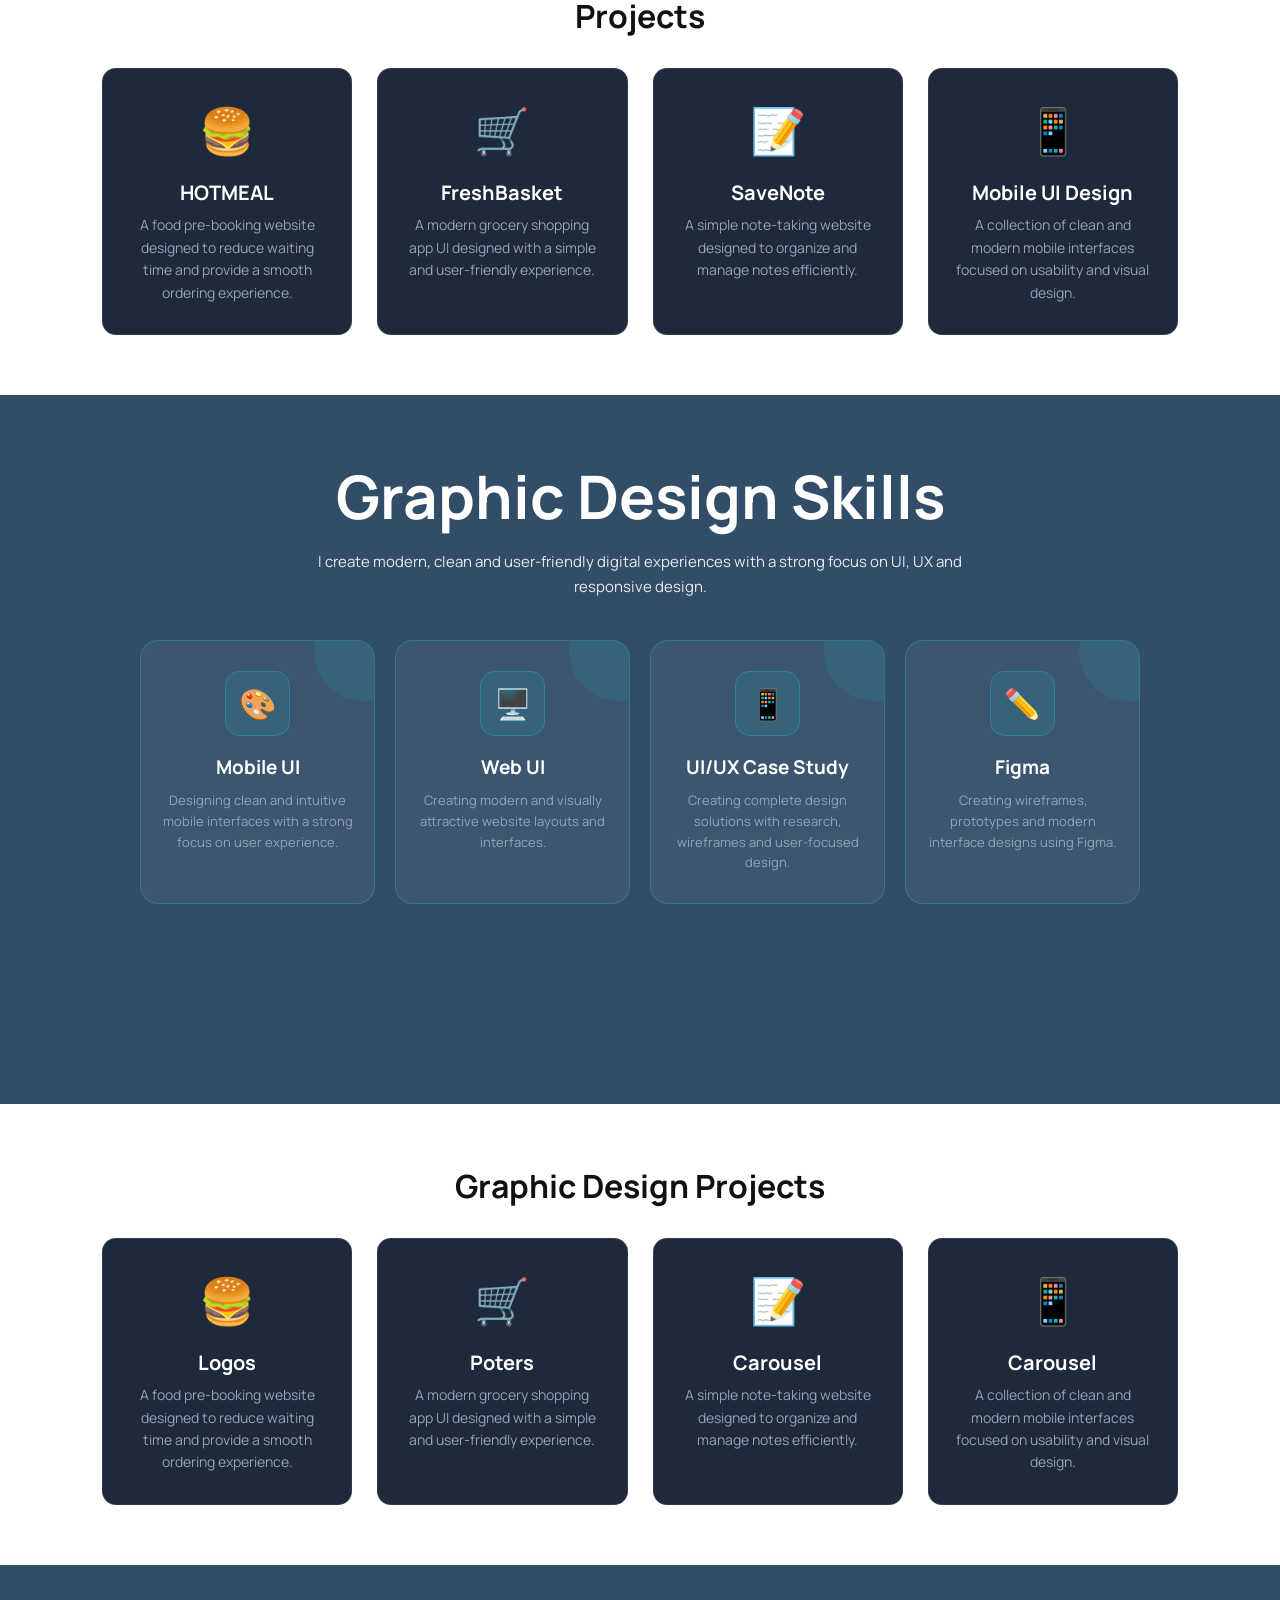
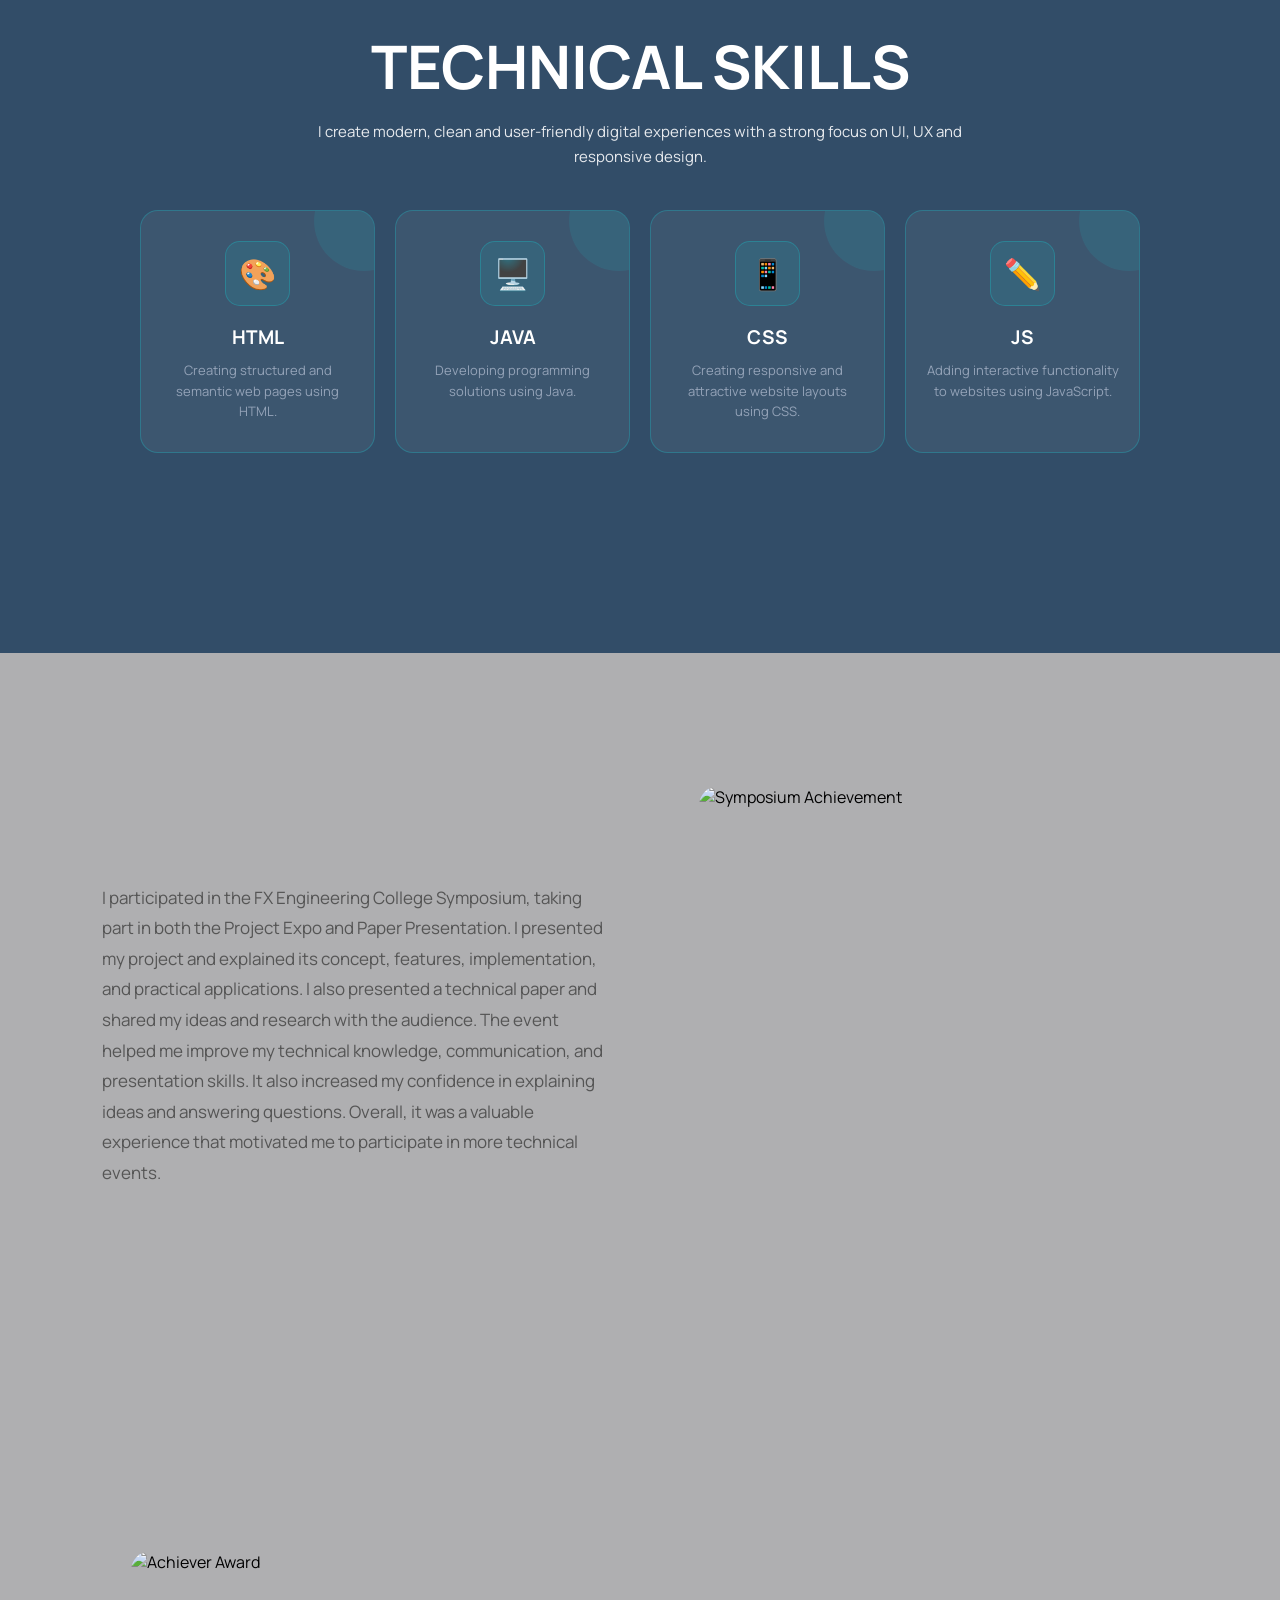
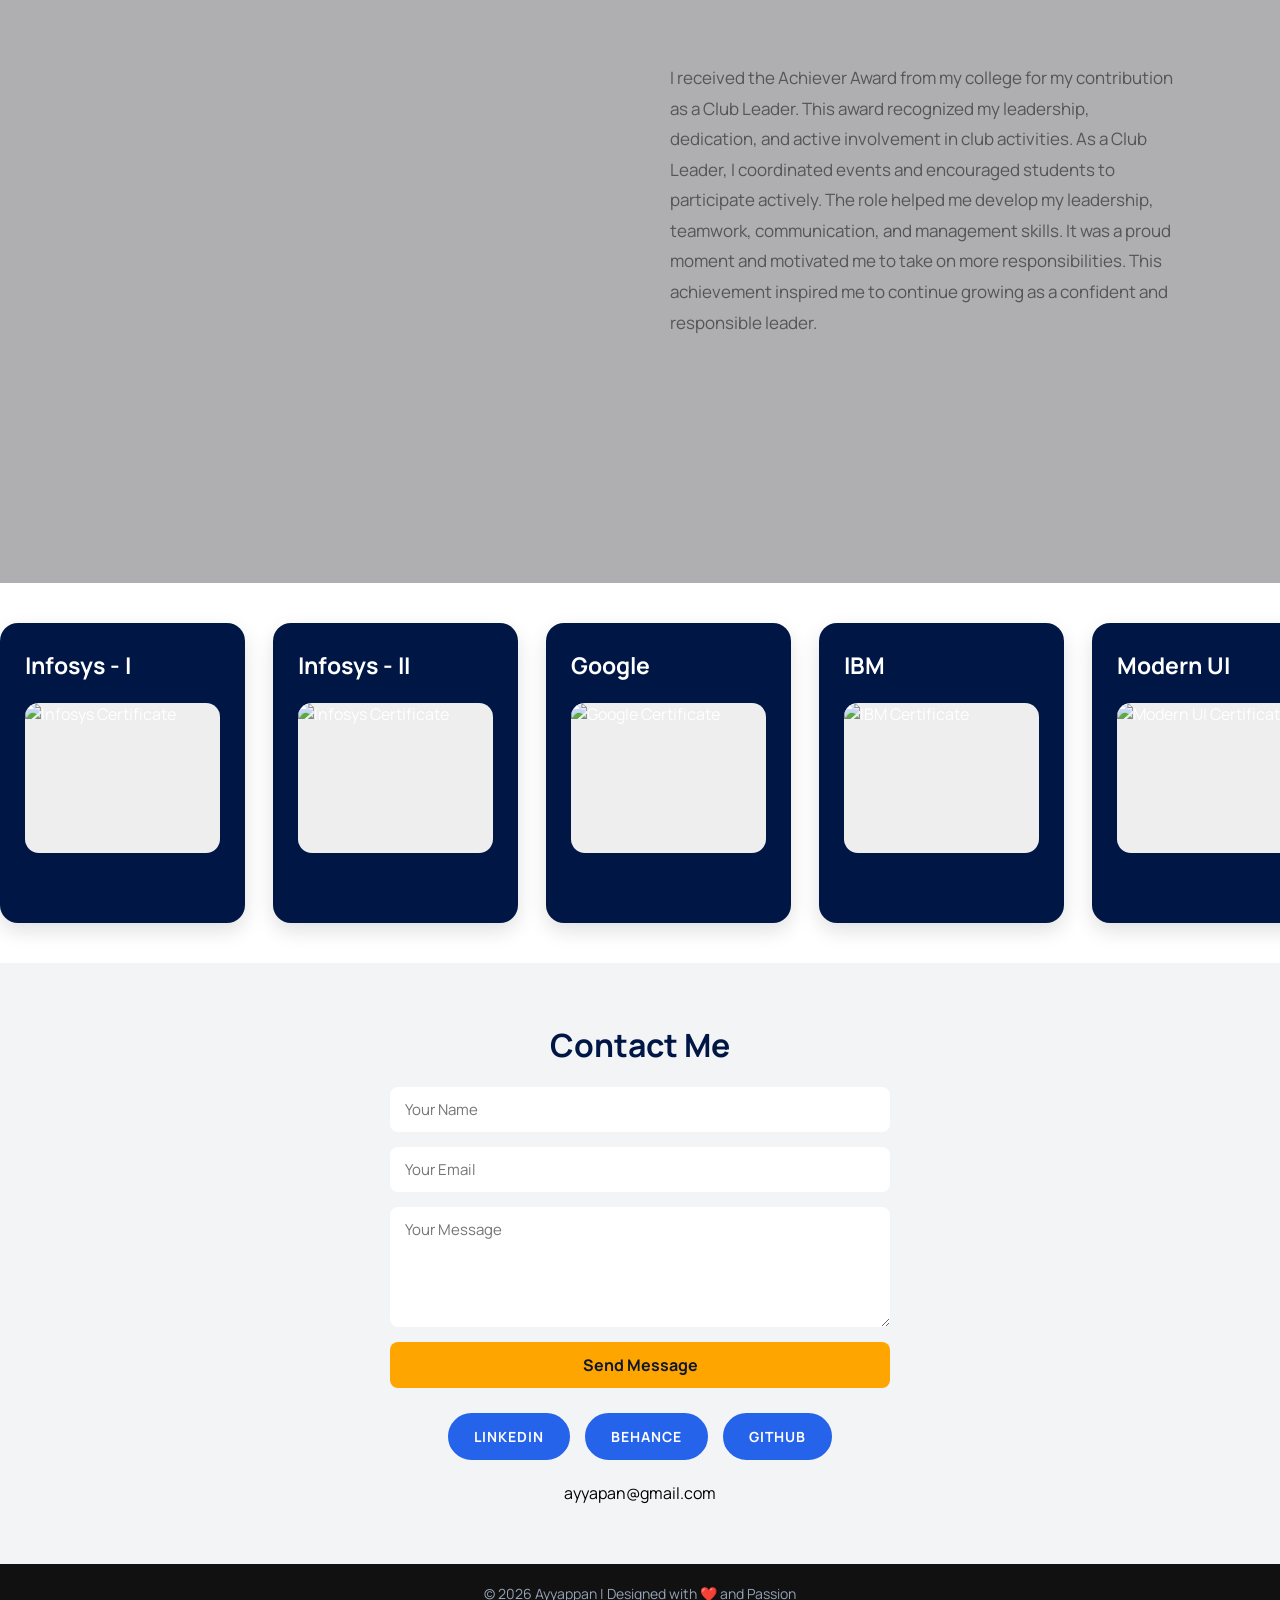
==== commit ea6b42e0: "Update index.html" ====
--- a/index.html
+++ b/index.html
@@ -275,7 +275,7 @@
 
         <div class="project-card">
             <div class="project-icon">🛒</div>
-            <h3>Logos</h3>
+            <h3>Poters</h3>
             <p>
                 A modern grocery shopping app UI designed
                 with a simple and user-friendly experience.
@@ -284,7 +284,7 @@
 
         <div class="project-card">
             <div class="project-icon">📝</div>
-            <h3>SaveNote</h3>
+            <h3>Carousel</h3>
             <p>
                 A simple note-taking website designed to
                 organize and manage notes efficiently.
@@ -293,7 +293,7 @@
 
         <div class="project-card">
             <div class="project-icon">📱</div>
-            <h3>Mobile UI Design</h3>
+            <h3>Carousel</h3>
             <p>
                 A collection of clean and modern mobile
                 interfaces focused on usability and visual design.
@@ -365,10 +365,6 @@
 <!-- ACHIEVEMENT 1 -->
 <!-- ============================= -->
 
-<section class="hero-new">
-
-    <!-- ACHIEVEMENTS TITLE -->
-    <h1 class="achievement-title">ACHIEVEMENTS</h1>
 
 <section class="hero-new">
 
--- a/index.css
+++ b/index.css
@@ -1315,3 +1315,4 @@
     }
 
 }
+
